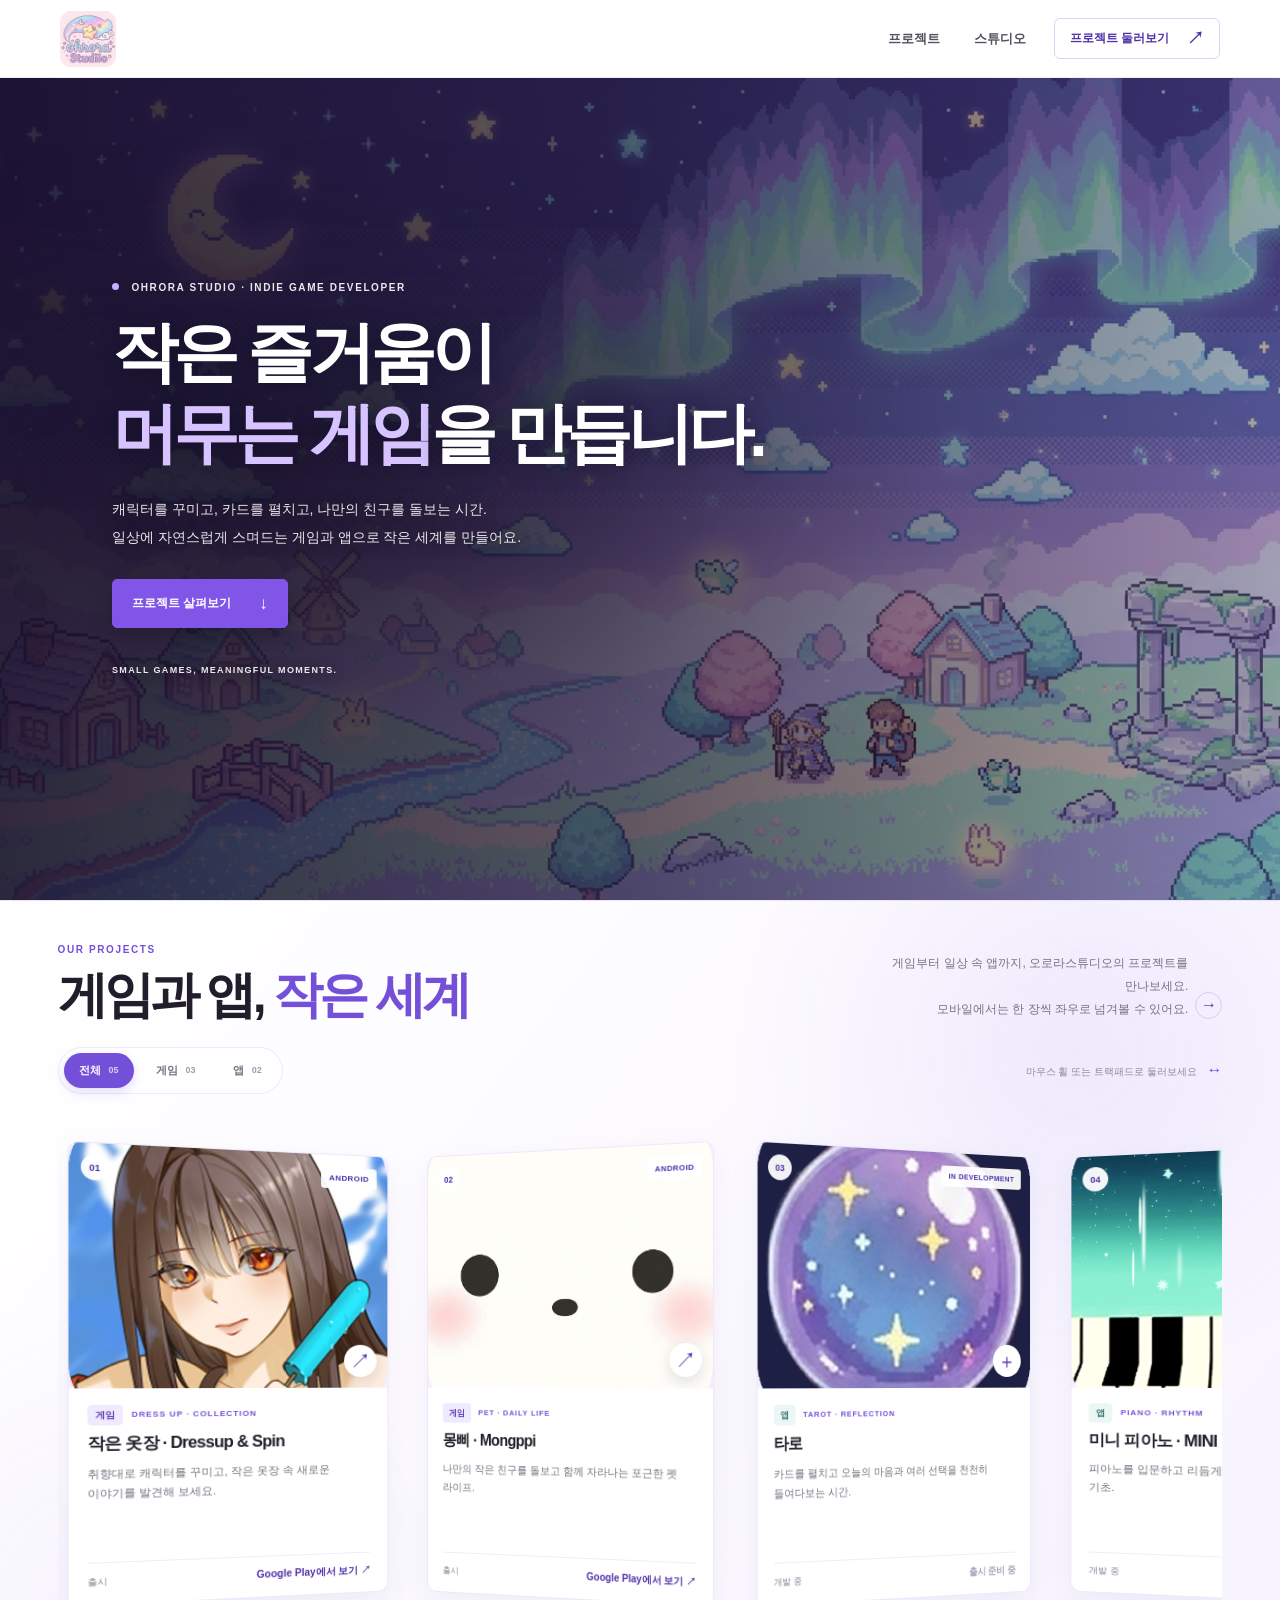
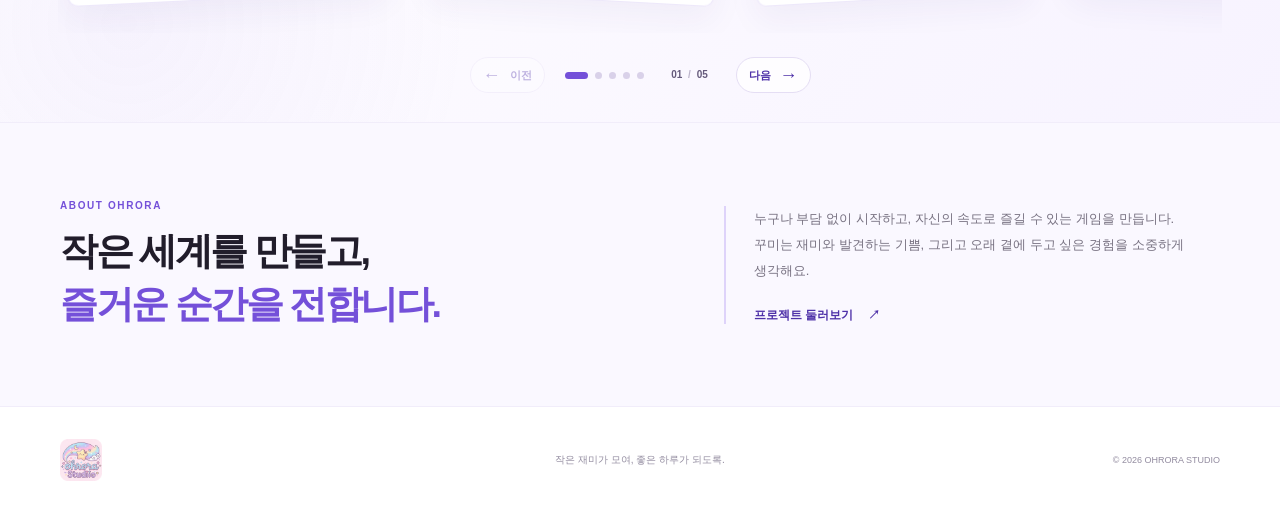
==== index.html @ 122cf5cb "Add files via upload" ====
<!doctype html>
<html lang="ko">
<head>
  <meta charset="utf-8">
  <meta name="viewport" content="width=device-width, initial-scale=1">
  <meta name="theme-color" content="#ffffff">
  <meta name="description" content="오로라스튜디오 — 작지만 오래 기억에 남는 모바일 게임과 앱을 만듭니다.">
  <title>오로라스튜디오 | OHRORA STUDIO</title>
  <link rel="icon" href="assets/images/logo.png" type="image/png">
  <link rel="stylesheet" href="styles.css">
  <script src="games.js" defer></script>
  <script src="site.js" defer></script>
</head>
<body>
  <header class="site-header">
    <a class="brand" href="#top" aria-label="오로라스튜디오 홈">
      <img class="brand-logo" src="assets/images/logo.png" alt="오로라스튜디오 로고">
    </a>
    <nav class="main-nav" aria-label="메인 메뉴">
      <a href="#games">프로젝트</a>
      <a href="#studio">스튜디오</a>
    </nav>

    <a class="header-cta" href="#games">프로젝트 둘러보기 <span aria-hidden="true">↗</span></a>
  </header>

  <main id="top">
    <section class="hero page-shell" aria-labelledby="hero-title">
      <div class="hero-copy">
        <p class="eyebrow"><span class="eyebrow-dot"></span> OHRORA STUDIO · INDIE GAME DEVELOPER</p>
        <h1 id="hero-title">작은 즐거움이<br><span>머무는 게임</span>을 만듭니다.</h1>
        <p class="hero-description">캐릭터를 꾸미고, 카드를 펼치고, 나만의 친구를 돌보는 시간.<br class="desktop-only"> 일상에 자연스럽게 스며드는 게임과 앱으로 작은 세계를 만들어요.</p>
        <a class="primary-button" href="#games">프로젝트 살펴보기 <span aria-hidden="true">↓</span></a>
        <p class="hero-caption">SMALL GAMES, MEANINGFUL MOMENTS.</p>
      </div>
      <div class="hero-visual" aria-label="오로라스튜디오 로고">
        <img class="hero-logo" src="assets/images/logo.png" alt="오로라스튜디오 로고">
      </div>
    </section>

    <section class="games-section page-shell" id="games" aria-labelledby="games-title">
      <div class="section-heading reveal-up">
        <div>
          <p class="eyebrow">OUR PROJECTS</p>
          <h2 id="games-title">게임과 앱, <span>작은 세계</span></h2>
        </div>
        <p class="section-intro">게임부터 일상 속 앱까지, 오로라스튜디오의 프로젝트를 만나보세요.<br>모바일에서는 한 장씩 좌우로 넘겨볼 수 있어요.</p>
      </div>

      <div class="project-toolbar reveal-up">
        <div class="project-filters" role="group" aria-label="프로젝트 종류 필터">
          <button class="filter-button is-active" type="button" data-filter="all" aria-pressed="true">전체 <span data-filter-count="all">05</span></button>
          <button class="filter-button" type="button" data-filter="game" aria-pressed="false">게임 <span data-filter-count="game">03</span></button>
          <button class="filter-button" type="button" data-filter="app" aria-pressed="false">앱 <span data-filter-count="app">02</span></button>
        </div>
        <p class="project-hint" id="project-hint">마우스 휠 또는 트랙패드로 둘러보세요 <span aria-hidden="true">↔</span></p>
      </div>

      <div class="game-grid" id="game-grid" aria-label="프로젝트 목록" aria-live="polite">
        <p class="loading-message">프로젝트 목록을 불러오는 중입니다…</p>
      </div>

      <div class="project-navigation reveal-up" aria-label="프로젝트 탐색">
        <button class="carousel-arrow" type="button" data-direction="prev" aria-label="이전 프로젝트" disabled><span aria-hidden="true">←</span><span class="arrow-word">이전</span></button>
        <div class="project-pagination" id="project-pagination" aria-label="프로젝트 페이지 선택"></div>
        <span class="project-count" id="project-count" aria-live="polite">01 <span>/</span> 05</span>
        <button class="carousel-arrow" type="button" data-direction="next" aria-label="다음 프로젝트"><span class="arrow-word">다음</span><span aria-hidden="true">→</span></button>
      </div>
    </section>

    <section class="studio-section" id="studio" aria-labelledby="studio-title">
      <div class="studio-inner page-shell">
        <div class="studio-heading">
          <p class="eyebrow">ABOUT OHRORA</p>
          <h2 id="studio-title">작은 세계를 만들고,<br><span>즐거운 순간을 전합니다.</span></h2>
        </div>
        <div class="studio-copy">
          <p>누구나 부담 없이 시작하고, 자신의 속도로 즐길 수 있는 게임을 만듭니다. 꾸미는 재미와 발견하는 기쁨, 그리고 오래 곁에 두고 싶은 경험을 소중하게 생각해요.</p>
          <a class="text-link" href="#games">프로젝트 둘러보기 <span aria-hidden="true">↗</span></a>
        </div>
      </div>
    </section>
  </main>

  <footer class="site-footer page-shell">
    <a class="brand footer-brand" href="#top" aria-label="오로라스튜디오 맨 위로">
      <img class="brand-logo" src="assets/images/logo.png" alt="오로라스튜디오 로고">
    </a>
    <p>작은 재미가 모여, 좋은 하루가 되도록.</p>
    <span class="copyright">© <span id="current-year"></span> OHRORA STUDIO</span>
  </footer>
</body>
</html>
---- styles.css ----
:root {
  --purple: #7450d9;
  --purple-dark: #4e31a8;
  --purple-soft: #f3efff;
  --purple-pale: #faf8ff;
  --ink: #211d2b;
  --muted: #777181;
  --line: #ebe7f2;
  --white: #ffffff;
  --display: "Manrope", "Arial", sans-serif;
  --body: "Pretendard", "Noto Sans KR", "Malgun Gothic", sans-serif;
}

* { box-sizing: border-box; }
html { scroll-behavior: smooth; scroll-padding-top: 86px; }
body { margin: 0; color: var(--ink); background: var(--white); font-family: var(--body); -webkit-font-smoothing: antialiased; }
a { color: inherit; text-decoration: none; }
img { max-width: 100%; }
::selection { color: var(--white); background: var(--purple); }

.page-shell { width: min(1160px, calc(100% - 64px)); margin-inline: auto; }

.site-header {
  position: sticky;
  top: 0;
  z-index: 20;
  height: 78px;
  display: flex;
  align-items: center;
  justify-content: space-between;
  gap: 28px;
  padding-inline: max(32px, calc((100vw - 1160px) / 2));
  background: rgba(255, 255, 255, .94);
  border-bottom: 1px solid rgba(50, 37, 78, .08);
  backdrop-filter: blur(14px);
}

.brand { display: inline-flex; align-items: center; min-width: 0; flex: 0 1 auto; }
.brand-logo { display: block; width: auto; height: auto; max-width: 160px; max-height: 56px; object-fit: contain; flex: 0 1 auto; }
.main-nav { display: flex; align-items: center; gap: 34px; margin-left: auto; }
.main-nav a { color: #565061; font-size: 13px; font-weight: 600; transition: color .2s ease; }
.main-nav a:hover { color: var(--purple); }
.header-cta { display: inline-flex; align-items: center; gap: 18px; padding: 11px 15px; color: var(--purple-dark); border: 1px solid #dcd3f4; border-radius: 6px; font-size: 12px; font-weight: 700; transition: background .2s, color .2s, border-color .2s; white-space: nowrap; }
.header-cta:hover { color: var(--white); background: var(--purple); border-color: var(--purple); }
.header-cta span, .primary-button span { font-size: 17px; line-height: 1; }

/* 메인 히어로 */
.hero {
  width: 100%;
  max-width: none;
  min-height: calc(100vh - 78px);
  min-height: calc(100svh - 78px);
  margin: 0;
  padding: 64px max(32px, calc((100vw - 1160px) / 2)) 84px;
  display: grid;
  grid-template-columns: minmax(0, 1fr);
  align-content: center;
  justify-items: start;
  gap: 0;
  position: relative;
  isolation: isolate;
  overflow: hidden;
  background-color: #211432;
}

.hero::before {
  content: "";
  position: absolute;
  inset: 0;
  width: 100%;
  height: 100%;
  min-width: 100%;
  min-height: 100%;
  z-index: -2;
  background-color: #211432;
  background-image: url("/assets/images/MainBackground.jpg");
  background-position: center center;
  background-size: cover;
  background-repeat: no-repeat;
}

.hero::after {
  content: "";
  position: absolute;
  inset: 0;
  z-index: -1;
  pointer-events: none;
  background: linear-gradient(
    90deg,
    rgba(23, 13, 39, 0.88) 0%,
    rgba(23, 13, 39, 0.68) 48%,
    rgba(23, 13, 39, 0.34) 100%
  );
}

.hero-copy {
  width: min(760px, 100%);
  padding: clamp(26px, 4.5vw, 52px);
  position: relative;
  z-index: 1;
  background: transparent;
  border: 0;
  border-radius: 0;
  box-shadow: none;
  -webkit-backdrop-filter: none;
  backdrop-filter: none;
}

.hero-copy::before {
  content: "";
  position: absolute;
  inset: -10% -12%;
  z-index: -1;
  pointer-events: none;
  background: radial-gradient(
    ellipse at 35% 48%,
    rgba(14, 7, 27, 0.52) 0%,
    rgba(14, 7, 27, 0.28) 34%,
    rgba(14, 7, 27, 0.08) 57%,
    rgba(14, 7, 27, 0) 74%
  );
  filter: blur(24px);
}

.eyebrow { margin: 0 0 17px; color: var(--purple); font: 800 10px/1.5 var(--display); letter-spacing: .16em; }
.eyebrow-dot { display: inline-block; width: 7px; height: 7px; margin-right: 8px; background: var(--purple); border-radius: 50%; vertical-align: 1px; }
h1, h2, h3, p { margin-top: 0; }
.hero .eyebrow, .hero .hero-description, .hero .hero-caption { color: rgba(255, 255, 255, 0.9); }
.hero .eyebrow-dot { background: #c8afff; }
.hero h1 { margin-bottom: 23px; color: #ffffff; font-size: clamp(42px, 5.2vw, 66px); font-weight: 750; letter-spacing: -.075em; line-height: 1.22; text-shadow: 0 2px 22px rgba(10, 4, 22, 0.42); }
.hero h1 span { color: #d6c3ff; }
.hero h1 span::after { display: none; }
.hero-description { margin-bottom: 28px; color: var(--muted); font-size: 14px; line-height: 1.95; word-break: keep-all; }
.hero .hero-description { text-shadow: 0 1px 15px rgba(10, 4, 22, 0.55); }
.primary-button { display: inline-flex; align-items: center; gap: 28px; padding: 15px 19px; color: var(--white); background: #8055e8; border: 1px solid #8055e8; border-radius: 5px; font-size: 12px; font-weight: 700; box-shadow: 0 8px 24px rgba(0, 0, 0, 0.24); transition: transform .2s, background .2s; }
.primary-button:hover { color: #ffffff; background: #6840c8; border-color: #6840c8; transform: translateY(-2px); }
.hero-caption { margin: 36px 0 0; color: #9a93a7; font: 700 9px/1.5 var(--display); letter-spacing: .15em; }
.hero .hero-caption { text-shadow: 0 1px 12px rgba(10, 4, 22, 0.5); }
.hero-visual { display: none; }
.hero-logo { display: block; width: auto; height: auto; max-width: min(320px, 100%); max-height: 320px; object-fit: contain; }
.desktop-only { display: initial; }

/* =========================================================
   게임 프로젝트: 풀스크린 가로 갤러리
   SuperTree의 프로젝트 소개 섹션에서 영감을 받은 넓은 배치
========================================================= */
.games-section {
  position: relative;
  isolation: isolate;
  display: flex;
  flex-direction: column;
  justify-content: center;
  gap: clamp(16px, 2.7vh, 28px);

  width: 100%;
  max-width: none;
  min-height: calc(100vh - 78px);
  min-height: calc(100svh - 78px);
  margin: 0;
  padding: clamp(34px, 4.5vh, 48px) clamp(24px, 4.5vw, 76px) clamp(26px, 3.2vh, 38px);
  overflow: hidden;

  border-top: 1px solid rgba(116, 80, 217, .11);
  background:
    radial-gradient(circle at 84% 18%, rgba(116, 80, 217, .085), transparent 27%),
    radial-gradient(circle at 10% 88%, rgba(165, 136, 235, .075), transparent 25%),
    linear-gradient(128deg, #ffffff 0%, #fcfaff 48%, #f7f3ff 100%);
}

.section-heading {
  display: flex;
  align-items: end;
  justify-content: space-between;
  gap: 28px;
  width: 100%;
  margin: 0;
  flex: 0 0 auto;
}

.section-heading .eyebrow { margin-bottom: 10px; }
.section-heading h2 {
  margin: 0;
  font-size: clamp(34px, 4vw, 50px);
  font-weight: 800;
  letter-spacing: -.075em;
  line-height: 1.12;
}
.section-heading h2 span { color: var(--purple); }
.section-intro {
  position: relative;
  max-width: 340px;
  margin: 0 0 2px;
  padding-right: 34px;
  color: var(--muted);
  font-size: 12px;
  line-height: 1.9;
  text-align: right;
}
.section-intro::after {
  content: "→";
  position: absolute;
  right: 0;
  bottom: 2px;
  display: grid;
  place-items: center;
  width: 25px;
  height: 25px;
  color: var(--purple-dark);
  border: 1px solid rgba(116, 80, 217, .22);
  border-radius: 50%;
  font: 16px/1 var(--display);
}

.project-toolbar {
  display: flex;
  align-items: center;
  justify-content: space-between;
  gap: 18px;
  width: 100%;
  flex: 0 0 auto;
}
.project-filters {
  display: inline-flex;
  align-items: center;
  gap: 7px;
  padding: 5px;
  border: 1px solid rgba(116, 80, 217, .12);
  border-radius: 999px;
  background: rgba(255, 255, 255, .76);
}
.filter-button {
  display: inline-flex;
  align-items: center;
  gap: 8px;
  min-height: 35px;
  padding: 0 15px;
  border: 0;
  border-radius: 999px;
  color: #746e82;
  background: transparent;
  font: 700 11px/1 var(--body);
  white-space: nowrap;
  cursor: pointer;
  transition: color .2s ease, background .2s ease, box-shadow .2s ease;
}
.filter-button span {
  color: #a49caf;
  font: 700 9px/1 var(--display);
  transition: color .2s ease;
}
.filter-button:hover { color: var(--purple-dark); }
.filter-button.is-active {
  color: #fff;
  background: var(--purple);
  box-shadow: 0 4px 12px rgba(116, 80, 217, .2);
}
.filter-button.is-active span { color: rgba(255,255,255,.72); }
.filter-button:focus-visible,
.carousel-arrow:focus-visible,
.pagination-dot:focus-visible {
  outline: 2px solid #9c7ce9;
  outline-offset: 3px;
}
.project-hint {
  margin: 0;
  color: #8d859d;
  font-size: 10px;
  line-height: 1.5;
  text-align: right;
}
.project-hint span { margin-left: 7px; color: var(--purple); font-size: 16px; }

/* 가로 프로젝트 레일: 스크롤은 가능하지만 스크롤바는 숨깁니다. */
.game-grid {
  display: flex;
  align-items: center;
  gap: clamp(18px, 2vw, 28px);
  flex: 1 1 auto;
  width: 100%;
  min-width: 0;
  min-height: 0;
  padding: 26px 22px 30px;
  overflow-x: auto;
  overflow-y: hidden;
  perspective: 1350px;
  scroll-snap-type: x proximity;
  scroll-padding-inline: 22px;
  overscroll-behavior-x: contain;
  -webkit-overflow-scrolling: touch;
  scrollbar-width: none;
  -ms-overflow-style: none;
}
.game-grid::-webkit-scrollbar {
  display: none;
  width: 0;
  height: 0;
}
.game-grid:focus-visible {
  outline: 2px solid #bba4f0;
  outline-offset: 3px;
}

/* 좁은 카드와 세로로 조금 더 여유 있는 이미지 비율로 시원한 갤러리 구성 */
.game-card {
  position: relative;
  flex: 0 0 clamp(250px, 24vw, 320px);
  height: clamp(370px, 50svh, 460px);
  min-width: 0;
  display: flex;
  flex-direction: column;
  overflow: hidden;
  background: rgba(255, 255, 255, .96);
  border: 1px solid rgba(116, 80, 217, .13);
  border-radius: 10px;
  box-shadow: 0 12px 34px rgba(63, 41, 119, .055);
  transform: rotateY(18deg);
  transform-origin: center center;
  transform-style: preserve-3d;
  scroll-snap-align: center;
  transition:
    transform .56s cubic-bezier(.2, .75, .25, 1),
    border-color .35s ease,
    box-shadow .35s ease;
}
.game-card:nth-child(even) {
  transform: rotateY(-18deg);
}
.game-card:hover,
.game-card:focus-within {
  z-index: 2;
  transform: rotateY(0deg) translateY(-5px) scale(1.025);
  border-color: rgba(116, 80, 217, .34);
  box-shadow: 0 22px 44px rgba(63, 41, 119, .15);
}

.game-cover-link {
  display: block;
  position: relative;
  flex: 0 0 auto;
  overflow: hidden;
  background: var(--purple-soft);
}
.game-cover {
  display: block;
  width: 100%;
  aspect-ratio: 1.28 / 1;
  object-fit: cover;
  transition: transform .55s cubic-bezier(.2, .75, .25, 1);
}
.game-card:hover .game-cover,
.game-card:focus-within .game-cover { transform: scale(1.045); }
.cover-topline {
  position: absolute;
  top: 11px;
  left: 11px;
  right: 11px;
  display: flex;
  justify-content: space-between;
  align-items: center;
  gap: 8px;
  pointer-events: none;
}
.game-number {
  display: grid;
  place-items: center;
  width: 25px;
  height: 25px;
  color: var(--purple-dark);
  background: rgba(255, 255, 255, .94);
  border-radius: 50%;
  font: 800 9px var(--display);
}
.platform-chip {
  padding: 6px 8px;
  color: var(--purple-dark);
  background: rgba(255, 255, 255, .94);
  border-radius: 3px;
  font: 700 8px var(--display);
  letter-spacing: .05em;
}
.cover-action {
  position: absolute;
  right: 11px;
  bottom: 11px;
  display: grid;
  place-items: center;
  width: 33px;
  height: 33px;
  color: var(--purple-dark);
  background: var(--white);
  border-radius: 50%;
  box-shadow: 0 5px 16px rgba(28, 18, 48, .13);
  font: 21px var(--display);
  transition: color .25s ease, background .25s ease, transform .25s ease;
}
.game-card:hover .cover-action,
.game-card:focus-within .cover-action {
  color: var(--white);
  background: var(--purple);
  transform: translate(1px, -1px);
}
.game-info {
  flex: 1 1 auto;
  display: flex;
  flex-direction: column;
  padding: 16px 17px 15px;
}
.game-meta-line {
  display: flex;
  align-items: center;
  gap: 8px;
  min-width: 0;
  margin-bottom: 7px;
}
.project-type-tag {
  flex: 0 0 auto;
  display: inline-flex;
  align-items: center;
  min-height: 20px;
  padding: 0 7px;
  border-radius: 4px;
  color: #6040b7;
  background: #f0eaff;
  font-size: 9px;
  font-weight: 800;
  line-height: 1;
}
.project-type-tag.app { color: #427b75; background: #eaf7f4; }
.game-kicker {
  min-width: 0;
  overflow: hidden;
  margin: 0;
  color: var(--purple);
  font: 800 8px/1.5 var(--display);
  letter-spacing: .11em;
  text-overflow: ellipsis;
  white-space: nowrap;
  text-transform: uppercase;
}
.game-info h3 {
  margin-bottom: 8px;
  font-size: 16px;
  line-height: 1.4;
  letter-spacing: -.045em;
}
.game-description {
  flex: 1 1 auto;
  min-height: 40px;
  margin-bottom: 14px;
  color: var(--muted);
  font-size: 11px;
  line-height: 1.75;
  word-break: keep-all;
}
.game-footer {
  display: flex;
  align-items: center;
  justify-content: space-between;
  gap: 8px;
  padding-top: 11px;
  border-top: 1px solid #f0edf5;
}
.game-platform { color: #888194; font-size: 9px; }
.game-cta { color: var(--purple-dark); font-size: 10px; font-weight: 800; white-space: nowrap; }
.game-cta:hover { color: var(--purple); }
.game-cta.muted { color: #aaa4b6; font-weight: 600; }
.loading-message { flex: 0 0 100%; padding: 30px 0; color: var(--muted); font-size: 13px; }

/* 프로젝트 슬라이더 이동 컨트롤 */
.project-navigation {
  display: flex;
  align-items: center;
  justify-content: center;
  gap: 20px;
  width: 100%;
  flex: 0 0 auto;
}
.carousel-arrow {
  display: inline-flex;
  align-items: center;
  justify-content: center;
  gap: 9px;
  min-width: 74px;
  min-height: 36px;
  padding: 0 12px;
  border: 1px solid #e5def4;
  border-radius: 999px;
  color: var(--purple-dark);
  background: rgba(255,255,255,.82);
  font: 700 11px/1 var(--body);
  cursor: pointer;
  transition: border-color .2s ease, background .2s ease, color .2s ease, opacity .2s ease;
}
.carousel-arrow > span[aria-hidden="true"] { font: 18px/1 var(--display); }
.carousel-arrow:hover:not(:disabled) { color: #fff; border-color: var(--purple); background: var(--purple); }
.carousel-arrow:disabled { opacity: .35; cursor: default; }
.project-pagination { display: flex; align-items: center; justify-content: center; gap: 7px; }
.pagination-dot {
  display: block;
  width: 7px;
  height: 7px;
  padding: 0;
  border: 0;
  border-radius: 999px;
  background: #d9d1e9;
  cursor: pointer;
  transition: width .25s ease, background .25s ease;
}
.pagination-dot[aria-current="true"] { width: 23px; background: var(--purple); }
.project-count {
  min-width: 52px;
  color: #655a7b;
  font: 800 10px/1 var(--display);
  text-align: center;
  font-variant-numeric: tabular-nums;
}
.project-count span { padding-inline: 3px; color: #bbb3ca; }

/* 스크롤 진입 시 아래에서 위로 부드럽게 등장 */
.reveal-up:not(.game-card) {
  opacity: 0;
  translate: 0 34px;
  transition: opacity .72s ease, translate .72s cubic-bezier(.2,.75,.25,1);
}
.reveal-up:not(.game-card).is-visible { opacity: 1; translate: 0 0; }
.game-card.reveal-up {
  opacity: 0;
  translate: 0 42px;
  transition:
    opacity .72s ease var(--reveal-delay, 0ms),
    translate .72s cubic-bezier(.2,.75,.25,1) var(--reveal-delay, 0ms),
    transform .56s cubic-bezier(.2,.75,.25,1),
    border-color .35s ease,
    box-shadow .35s ease;
}
.game-card.reveal-up.is-visible { opacity: 1; translate: 0 0; }

/* 스튜디오 소개 */
.studio-section { padding: 75px 0; background: var(--purple-pale); border-top: 1px solid #f1edfa; border-bottom: 1px solid #f1edfa; }
.studio-inner { display: grid; grid-template-columns: 1fr .85fr; align-items: center; gap: 80px; }
.studio-heading .eyebrow { margin-bottom: 12px; }
.studio-heading h2 { margin: 0; font-size: clamp(28px, 3.3vw, 38px); line-height: 1.4; font-weight: 750; letter-spacing: -.065em; }
.studio-heading h2 span { color: var(--purple); }
.studio-copy { padding-left: 28px; border-left: 2px solid #ded3fa; }
.studio-copy p { max-width: 440px; margin-bottom: 21px; color: var(--muted); font-size: 13px; line-height: 2; word-break: keep-all; }
.text-link { display: inline-flex; align-items: center; gap: 15px; color: var(--purple-dark); font-size: 12px; font-weight: 800; }
.text-link:hover { color: var(--purple); }

/* 푸터 */
.site-footer { min-height: 105px; display: grid; grid-template-columns: 1fr 1fr 1fr; align-items: center; gap: 20px; }
.footer-brand .brand-logo { max-width: 120px; max-height: 42px; }
.site-footer > p { margin: 0; color: #928b9f; text-align: center; font-size: 10px; }
.copyright { color: #928b9f; text-align: right; font: 500 9px var(--display); }

@media (max-width: 900px) {
  .site-header { padding-inline: 22px; }
  .hero { padding-left: 22px; padding-right: 22px; grid-template-columns: minmax(0, 1fr); }
  .hero-visual { min-height: 320px; }
  .hero-logo { max-width: min(280px, 100%); max-height: 280px; }
  .games-section { padding-inline: 22px; }
  .section-heading h2 { font-size: clamp(32px, 4.5vw, 44px); }
  .game-card { flex-basis: clamp(235px, 29vw, 270px); height: clamp(390px, 52svh, 450px); }
  .studio-inner { gap: 42px; }
}

@media (max-width: 600px) {
  html { scroll-padding-top: 70px; }
  .site-header { height: 68px; padding-inline: 18px; gap: 12px; }
  .brand-logo { max-width: 130px; max-height: 46px; }
  .main-nav { gap: 14px; }
  .main-nav a { font-size: 11px; }
  .header-cta { display: none; }
  .hero {
    min-height: calc(100vh - 68px);
    min-height: calc(100svh - 68px);
    padding: 36px 18px 64px;
    grid-template-columns: minmax(0, 1fr);
  }
  .hero-copy { padding: 27px 22px; }
  .hero h1 { font-size: clamp(34px, 9vw, 48px); }
  .hero-description { font-size: 12px; }
  .desktop-only { display: none; }
  .hero-caption { margin-top: 27px; font-size: 8px; }
  .hero::after {
    background: linear-gradient(
      180deg,
      rgba(23, 13, 39, 0.56) 0%,
      rgba(23, 13, 39, 0.78) 48%,
      rgba(23, 13, 39, 0.88) 100%
    );
  }
  .hero-copy::before { inset: -8% -10%; filter: blur(20px); }
  .footer-brand .brand-logo { max-width: 100px; max-height: 36px; }
  .games-section {
    min-height: 0;
    gap: 17px;
    padding: 34px 18px 30px;
    overflow: hidden;
  }
  .section-heading { align-items: start; flex-direction: column; gap: 12px; }
  .section-heading h2 { font-size: clamp(31px, 8vw, 39px); }
  .section-intro { max-width: none; padding-right: 31px; font-size: 11px; text-align: left; }
  .section-intro::after { bottom: 0; }
  .project-toolbar { align-items: flex-start; flex-direction: column; gap: 10px; }
  .project-filters { gap: 3px; max-width: 100%; }
  .filter-button { min-height: 34px; padding-inline: 13px; font-size: 11px; }
  .project-hint { font-size: 10px; text-align: left; }
  .game-grid {
    align-items: stretch;
    gap: 12px;
    padding: 12px 4px 14px;
    scroll-snap-type: x mandatory;
    scroll-padding-inline: 4px;
  }
  .game-card { flex: 0 0 100%; width: 100%; height: 420px; min-height: 420px; transform: none; border-radius: 12px; }
  .game-card:nth-child(even) { transform: none; }
  .game-card:hover,
  .game-card:focus-within { transform: none; }
  .game-cover { aspect-ratio: 1.28 / 1; }
  .game-info { padding: 15px 15px 14px; }
  .game-description { min-height: 0; margin-bottom: 13px; font-size: 11px; }
  .project-navigation { gap: 11px; justify-content: space-between; }
  .carousel-arrow { min-width: 42px; min-height: 38px; padding-inline: 10px; }
  .carousel-arrow .arrow-word { display: none; }
  .project-pagination { gap: 5px; }
  .pagination-dot { width: 6px; height: 6px; }
  .pagination-dot[aria-current="true"] { width: 19px; }
  .project-count { min-width: 43px; font-size: 9px; }
  .project-navigation .project-count { margin-inline: 2px; }
  .studio-section { padding: 55px 0; }
  .studio-inner { grid-template-columns: 1fr; gap: 25px; }
  .studio-heading h2 { font-size: 29px; }
  .studio-copy { padding-left: 18px; }
  .site-footer { min-height: unset; padding-block: 24px; grid-template-columns: 1fr auto; gap: 12px; }
  .site-footer > p { display: none; }
  .copyright { font-size: 8px; }
}

/* 터치 기기에서도 카드 기울기와 가로 스와이프를 유지 */
@media (hover: none) {
  .game-card:hover .game-cover,
  .game-card:focus-within .game-cover { transform: none; }
}

@media (max-width: 380px) {
  .site-header { padding-inline: 13px; }
  .brand-logo { max-width: 112px; }
  .main-nav { gap: 10px; }
  .main-nav a { font-size: 10px; }
  .games-section { padding-inline: 13px; }
  .game-card { height: 410px; min-height: 410px; }
  .game-info h3 { font-size: 15px; }
  .project-filters { width: 100%; justify-content: space-between; }
  .filter-button { gap: 5px; padding-inline: 10px; }
}

/* 사용자가 움직임 줄이기를 요청한 경우 애니메이션을 최소화 */
@media (prefers-reduced-motion: reduce) {
  .reveal-up:not(.game-card),
  .game-card.reveal-up { opacity: 1; translate: none; }
  *, *::before, *::after {
    scroll-behavior: auto !important;
    transition-duration: .01ms !important;
    animation-duration: .01ms !important;
  }
}

@media (prefers-reduced-motion: no-preference) {
  html { scroll-behavior: smooth; }
}
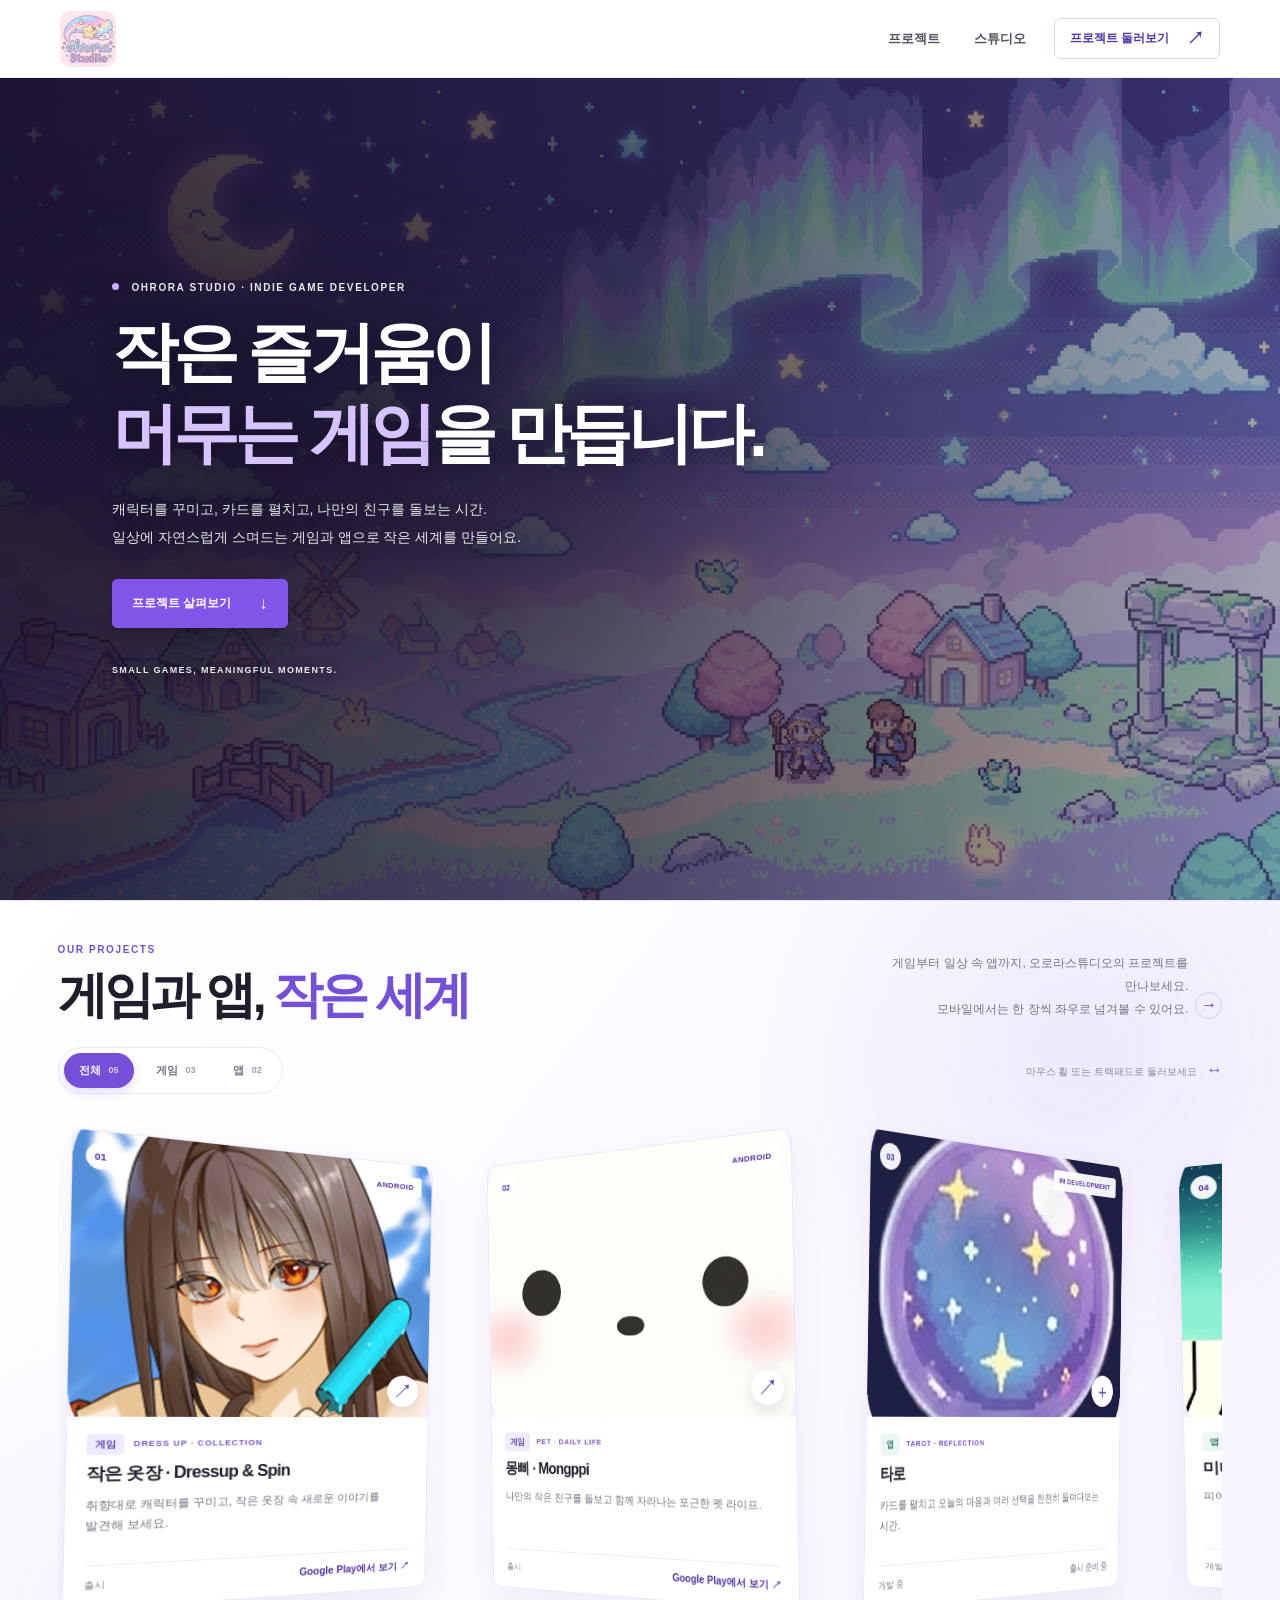
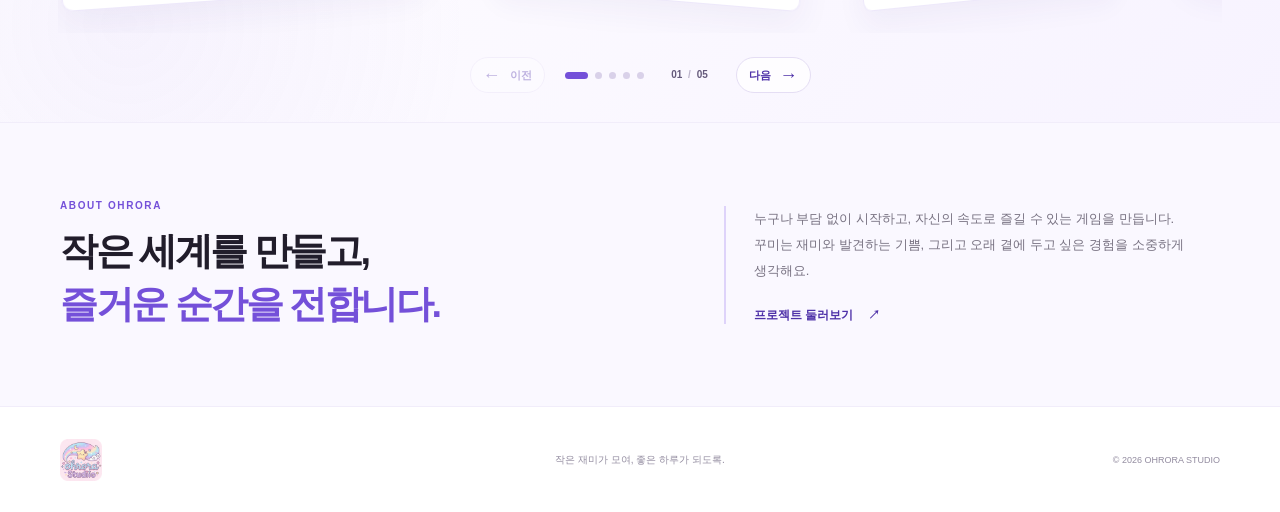
==== commit aa0a9739: "Add files via upload" ====
--- a/index.html
+++ b/index.html
@@ -38,8 +38,9 @@
       </div>
     </section>
 
+    <div class="projects-rise-trigger" aria-hidden="true"></div>
     <section class="games-section page-shell" id="games" aria-labelledby="games-title">
-      <div class="section-heading reveal-up">
+      <div class="section-heading">
         <div>
           <p class="eyebrow">OUR PROJECTS</p>
           <h2 id="games-title">게임과 앱, <span>작은 세계</span></h2>
@@ -47,7 +48,7 @@
         <p class="section-intro">게임부터 일상 속 앱까지, 오로라스튜디오의 프로젝트를 만나보세요.<br>모바일에서는 한 장씩 좌우로 넘겨볼 수 있어요.</p>
       </div>
 
-      <div class="project-toolbar reveal-up">
+      <div class="project-toolbar">
         <div class="project-filters" role="group" aria-label="프로젝트 종류 필터">
           <button class="filter-button is-active" type="button" data-filter="all" aria-pressed="true">전체 <span data-filter-count="all">05</span></button>
           <button class="filter-button" type="button" data-filter="game" aria-pressed="false">게임 <span data-filter-count="game">03</span></button>
@@ -60,7 +61,7 @@
         <p class="loading-message">프로젝트 목록을 불러오는 중입니다…</p>
       </div>
 
-      <div class="project-navigation reveal-up" aria-label="프로젝트 탐색">
+      <div class="project-navigation" aria-label="프로젝트 탐색">
         <button class="carousel-arrow" type="button" data-direction="prev" aria-label="이전 프로젝트" disabled><span aria-hidden="true">←</span><span class="arrow-word">이전</span></button>
         <div class="project-pagination" id="project-pagination" aria-label="프로젝트 페이지 선택"></div>
         <span class="project-count" id="project-count" aria-live="polite">01 <span>/</span> 05</span>
--- a/styles.css
+++ b/styles.css
@@ -140,6 +140,8 @@
 .hero-logo { display: block; width: auto; height: auto; max-width: min(320px, 100%); max-height: 320px; object-fit: contain; }
 .desktop-only { display: initial; }
 
+.projects-rise-trigger { height: 1px; margin-bottom: -1px; pointer-events: none; }
+
 /* =========================================================
    게임 프로젝트: 풀스크린 가로 갤러리
    SuperTree의 프로젝트 소개 섹션에서 영감을 받은 넓은 배치
@@ -279,12 +281,12 @@
   width: 100%;
   min-width: 0;
   min-height: 0;
-  padding: 26px 22px 30px;
+  padding: 28px 30px 34px;
   overflow-x: auto;
   overflow-y: hidden;
-  perspective: 1350px;
+  perspective: 1120px;
   scroll-snap-type: x proximity;
-  scroll-padding-inline: 22px;
+  scroll-padding-inline: 30px;
   overscroll-behavior-x: contain;
   -webkit-overflow-scrolling: touch;
   scrollbar-width: none;
@@ -303,7 +305,7 @@
 /* 좁은 카드와 세로로 조금 더 여유 있는 이미지 비율로 시원한 갤러리 구성 */
 .game-card {
   position: relative;
-  flex: 0 0 clamp(250px, 24vw, 320px);
+  flex: 0 0 clamp(270px, 27vw, 360px);
   height: clamp(370px, 50svh, 460px);
   min-width: 0;
   display: flex;
@@ -313,7 +315,7 @@
   border: 1px solid rgba(116, 80, 217, .13);
   border-radius: 10px;
   box-shadow: 0 12px 34px rgba(63, 41, 119, .055);
-  transform: rotateY(18deg);
+  transform: rotateY(28deg) rotateZ(1.1deg);
   transform-origin: center center;
   transform-style: preserve-3d;
   scroll-snap-align: center;
@@ -323,12 +325,12 @@
     box-shadow .35s ease;
 }
 .game-card:nth-child(even) {
-  transform: rotateY(-18deg);
+  transform: rotateY(-28deg) rotateZ(-1.1deg);
 }
 .game-card:hover,
 .game-card:focus-within {
   z-index: 2;
-  transform: rotateY(0deg) translateY(-5px) scale(1.025);
+  transform: rotateY(0deg) rotateZ(0deg) translateY(-6px) scale(1.025);
   border-color: rgba(116, 80, 217, .34);
   box-shadow: 0 22px 44px rgba(63, 41, 119, .15);
 }
@@ -516,24 +518,16 @@
 }
 .project-count span { padding-inline: 3px; color: #bbb3ca; }
 
-/* 스크롤 진입 시 아래에서 위로 부드럽게 등장 */
-.reveal-up:not(.game-card) {
-  opacity: 0;
-  translate: 0 34px;
-  transition: opacity .72s ease, translate .72s cubic-bezier(.2,.75,.25,1);
-}
-.reveal-up:not(.game-card).is-visible { opacity: 1; translate: 0 0; }
-.game-card.reveal-up {
-  opacity: 0;
-  translate: 0 42px;
-  transition:
-    opacity .72s ease var(--reveal-delay, 0ms),
-    translate .72s cubic-bezier(.2,.75,.25,1) var(--reveal-delay, 0ms),
-    transform .56s cubic-bezier(.2,.75,.25,1),
-    border-color .35s ease,
-    box-shadow .35s ease;
-}
-.game-card.reveal-up.is-visible { opacity: 1; translate: 0 0; }
+/* OUR PROJECTS 섹션 전체가 아래에서 위로 자연스럽게 들어옵니다.
+   opacity를 0으로 떨어뜨리지 않아 새로고침처럼 번쩍이는 느낌을 막습니다. */
+@keyframes project-section-rise {
+  from { transform: translate3d(0, 58px, 0); }
+  to { transform: translate3d(0, 0, 0); }
+}
+.games-section.is-rising {
+  animation: project-section-rise 1.18s cubic-bezier(.18,.72,.22,1) both;
+  will-change: transform;
+}
 
 /* 스튜디오 소개 */
 .studio-section { padding: 75px 0; background: var(--purple-pale); border-top: 1px solid #f1edfa; border-bottom: 1px solid #f1edfa; }
@@ -656,8 +650,7 @@
 
 /* 사용자가 움직임 줄이기를 요청한 경우 애니메이션을 최소화 */
 @media (prefers-reduced-motion: reduce) {
-  .reveal-up:not(.game-card),
-  .game-card.reveal-up { opacity: 1; translate: none; }
+  .games-section.is-rising { animation: none !important; transform: none !important; }
   *, *::before, *::after {
     scroll-behavior: auto !important;
     transition-duration: .01ms !important;
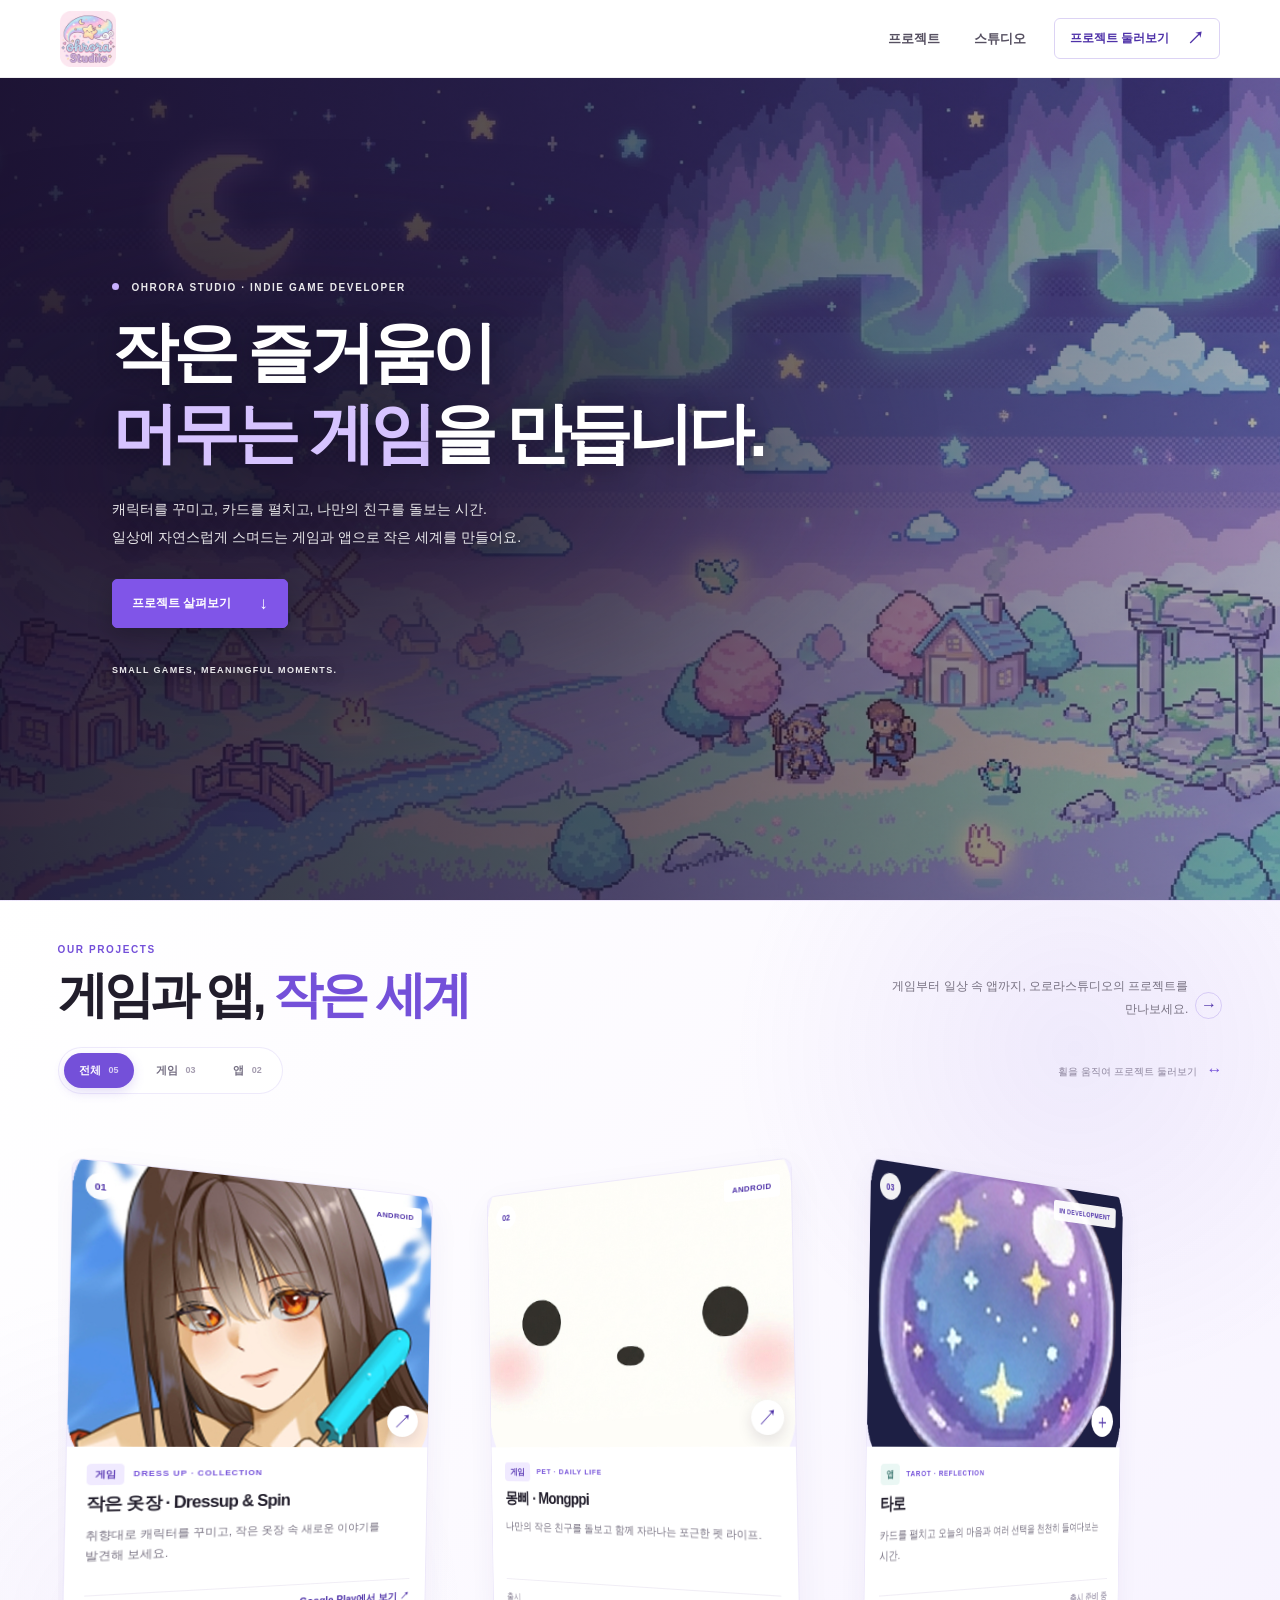
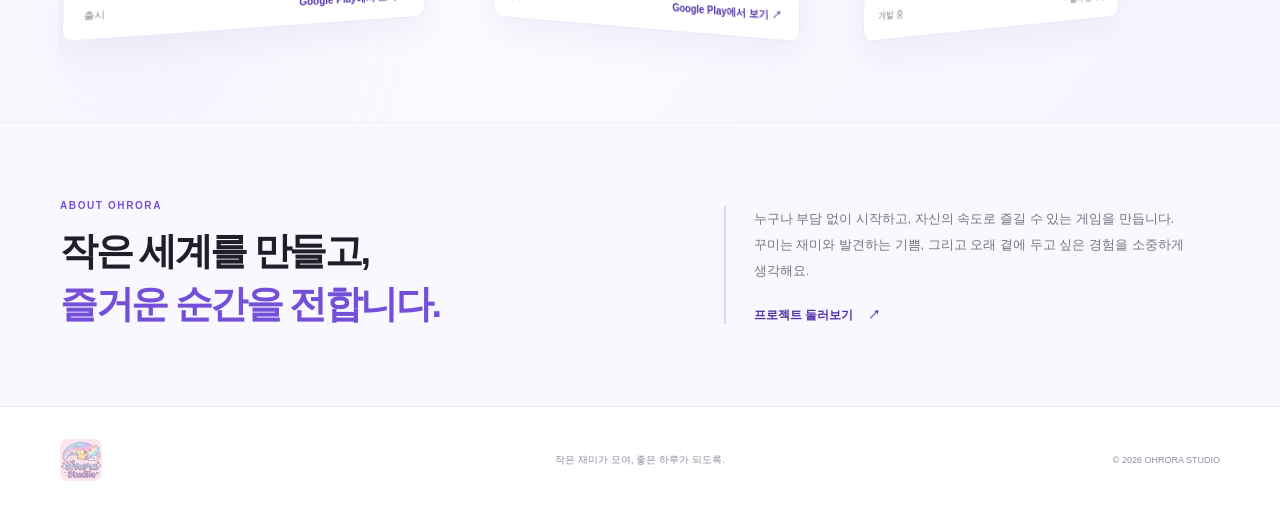
==== commit 327bbb68: "Add files via upload" ====
--- a/index.html
+++ b/index.html
@@ -7,9 +7,9 @@
   <meta name="description" content="오로라스튜디오 — 작지만 오래 기억에 남는 모바일 게임과 앱을 만듭니다.">
   <title>오로라스튜디오 | OHRORA STUDIO</title>
   <link rel="icon" href="assets/images/logo.png" type="image/png">
-  <link rel="stylesheet" href="styles.css">
-  <script src="games.js" defer></script>
-  <script src="site.js" defer></script>
+  <link rel="stylesheet" href="styles.css?v=20261020-card-reveal">
+  <script src="games.js?v=20261020-card-reveal" defer></script>
+  <script src="site.js?v=20261020-card-reveal" defer></script>
 </head>
 <body>
   <header class="site-header">
@@ -38,14 +38,13 @@
       </div>
     </section>
 
-    <div class="projects-rise-trigger" aria-hidden="true"></div>
     <section class="games-section page-shell" id="games" aria-labelledby="games-title">
       <div class="section-heading">
         <div>
           <p class="eyebrow">OUR PROJECTS</p>
           <h2 id="games-title">게임과 앱, <span>작은 세계</span></h2>
         </div>
-        <p class="section-intro">게임부터 일상 속 앱까지, 오로라스튜디오의 프로젝트를 만나보세요.<br>모바일에서는 한 장씩 좌우로 넘겨볼 수 있어요.</p>
+        <p class="section-intro">게임부터 일상 속 앱까지, 오로라스튜디오의 프로젝트를 만나보세요.</p>
       </div>
 
       <div class="project-toolbar">
--- a/styles.css
+++ b/styles.css
@@ -285,7 +285,7 @@
   overflow-x: auto;
   overflow-y: hidden;
   perspective: 1120px;
-  scroll-snap-type: x proximity;
+  scroll-snap-type: none;
   scroll-padding-inline: 30px;
   overscroll-behavior-x: contain;
   -webkit-overflow-scrolling: touch;
@@ -315,22 +315,34 @@
   border: 1px solid rgba(116, 80, 217, .13);
   border-radius: 10px;
   box-shadow: 0 12px 34px rgba(63, 41, 119, .055);
-  transform: rotateY(28deg) rotateZ(1.1deg);
+  --card-rotate-y: 28deg;
+  --card-rotate-z: 1.1deg;
+  opacity: 1;
+  transform: rotateY(var(--card-rotate-y)) rotateZ(var(--card-rotate-z));
   transform-origin: center center;
   transform-style: preserve-3d;
   scroll-snap-align: center;
   transition:
-    transform .56s cubic-bezier(.2, .75, .25, 1),
+    opacity .68s ease var(--reveal-delay, 0ms),
+    transform .82s cubic-bezier(.18, .72, .22, 1) var(--reveal-delay, 0ms),
     border-color .35s ease,
     box-shadow .35s ease;
 }
 .game-card:nth-child(even) {
-  transform: rotateY(-28deg) rotateZ(-1.1deg);
+  --card-rotate-y: -28deg;
+  --card-rotate-z: -1.1deg;
+}
+
+/* 스크롤 진입 시 개별 카드만 아래에서 위로 등장합니다. */
+body.project-card-reveal-ready .game-card:not(.is-in-view) {
+  opacity: 0;
+  transform: translate3d(0, 58px, 0) rotateY(var(--card-rotate-y)) rotateZ(var(--card-rotate-z));
 }
 .game-card:hover,
 .game-card:focus-within {
   z-index: 2;
   transform: rotateY(0deg) rotateZ(0deg) translateY(-6px) scale(1.025);
+  transition-delay: 0ms;
   border-color: rgba(116, 80, 217, .34);
   box-shadow: 0 22px 44px rgba(63, 41, 119, .15);
 }
@@ -470,7 +482,7 @@
 
 /* 프로젝트 슬라이더 이동 컨트롤 */
 .project-navigation {
-  display: flex;
+  display: none;
   align-items: center;
   justify-content: center;
   gap: 20px;
@@ -517,17 +529,6 @@
   font-variant-numeric: tabular-nums;
 }
 .project-count span { padding-inline: 3px; color: #bbb3ca; }
-
-/* OUR PROJECTS 섹션 전체가 아래에서 위로 자연스럽게 들어옵니다.
-   opacity를 0으로 떨어뜨리지 않아 새로고침처럼 번쩍이는 느낌을 막습니다. */
-@keyframes project-section-rise {
-  from { transform: translate3d(0, 58px, 0); }
-  to { transform: translate3d(0, 0, 0); }
-}
-.games-section.is-rising {
-  animation: project-section-rise 1.18s cubic-bezier(.18,.72,.22,1) both;
-  will-change: transform;
-}
 
 /* 스튜디오 소개 */
 .studio-section { padding: 75px 0; background: var(--purple-pale); border-top: 1px solid #f1edfa; border-bottom: 1px solid #f1edfa; }
@@ -598,7 +599,7 @@
   .project-toolbar { align-items: flex-start; flex-direction: column; gap: 10px; }
   .project-filters { gap: 3px; max-width: 100%; }
   .filter-button { min-height: 34px; padding-inline: 13px; font-size: 11px; }
-  .project-hint { font-size: 10px; text-align: left; }
+  .project-hint { display: none; }
   .game-grid {
     align-items: stretch;
     gap: 12px;
@@ -606,14 +607,13 @@
     scroll-snap-type: x mandatory;
     scroll-padding-inline: 4px;
   }
-  .game-card { flex: 0 0 100%; width: 100%; height: 420px; min-height: 420px; transform: none; border-radius: 12px; }
-  .game-card:nth-child(even) { transform: none; }
+  .game-card { --card-rotate-y: 0deg; --card-rotate-z: 0deg; flex: 0 0 calc(100% - 8px); width: calc(100% - 8px); height: 420px; min-height: 420px; transform: none; border-radius: 12px; }
   .game-card:hover,
   .game-card:focus-within { transform: none; }
   .game-cover { aspect-ratio: 1.28 / 1; }
   .game-info { padding: 15px 15px 14px; }
   .game-description { min-height: 0; margin-bottom: 13px; font-size: 11px; }
-  .project-navigation { gap: 11px; justify-content: space-between; }
+  .project-navigation { display: flex; gap: 11px; justify-content: space-between; }
   .carousel-arrow { min-width: 42px; min-height: 38px; padding-inline: 10px; }
   .carousel-arrow .arrow-word { display: none; }
   .project-pagination { gap: 5px; }
@@ -650,7 +650,7 @@
 
 /* 사용자가 움직임 줄이기를 요청한 경우 애니메이션을 최소화 */
 @media (prefers-reduced-motion: reduce) {
-  .games-section.is-rising { animation: none !important; transform: none !important; }
+  body.project-card-reveal-ready .game-card:not(.is-in-view) { opacity: 1 !important; transform: none !important; }
   *, *::before, *::after {
     scroll-behavior: auto !important;
     transition-duration: .01ms !important;
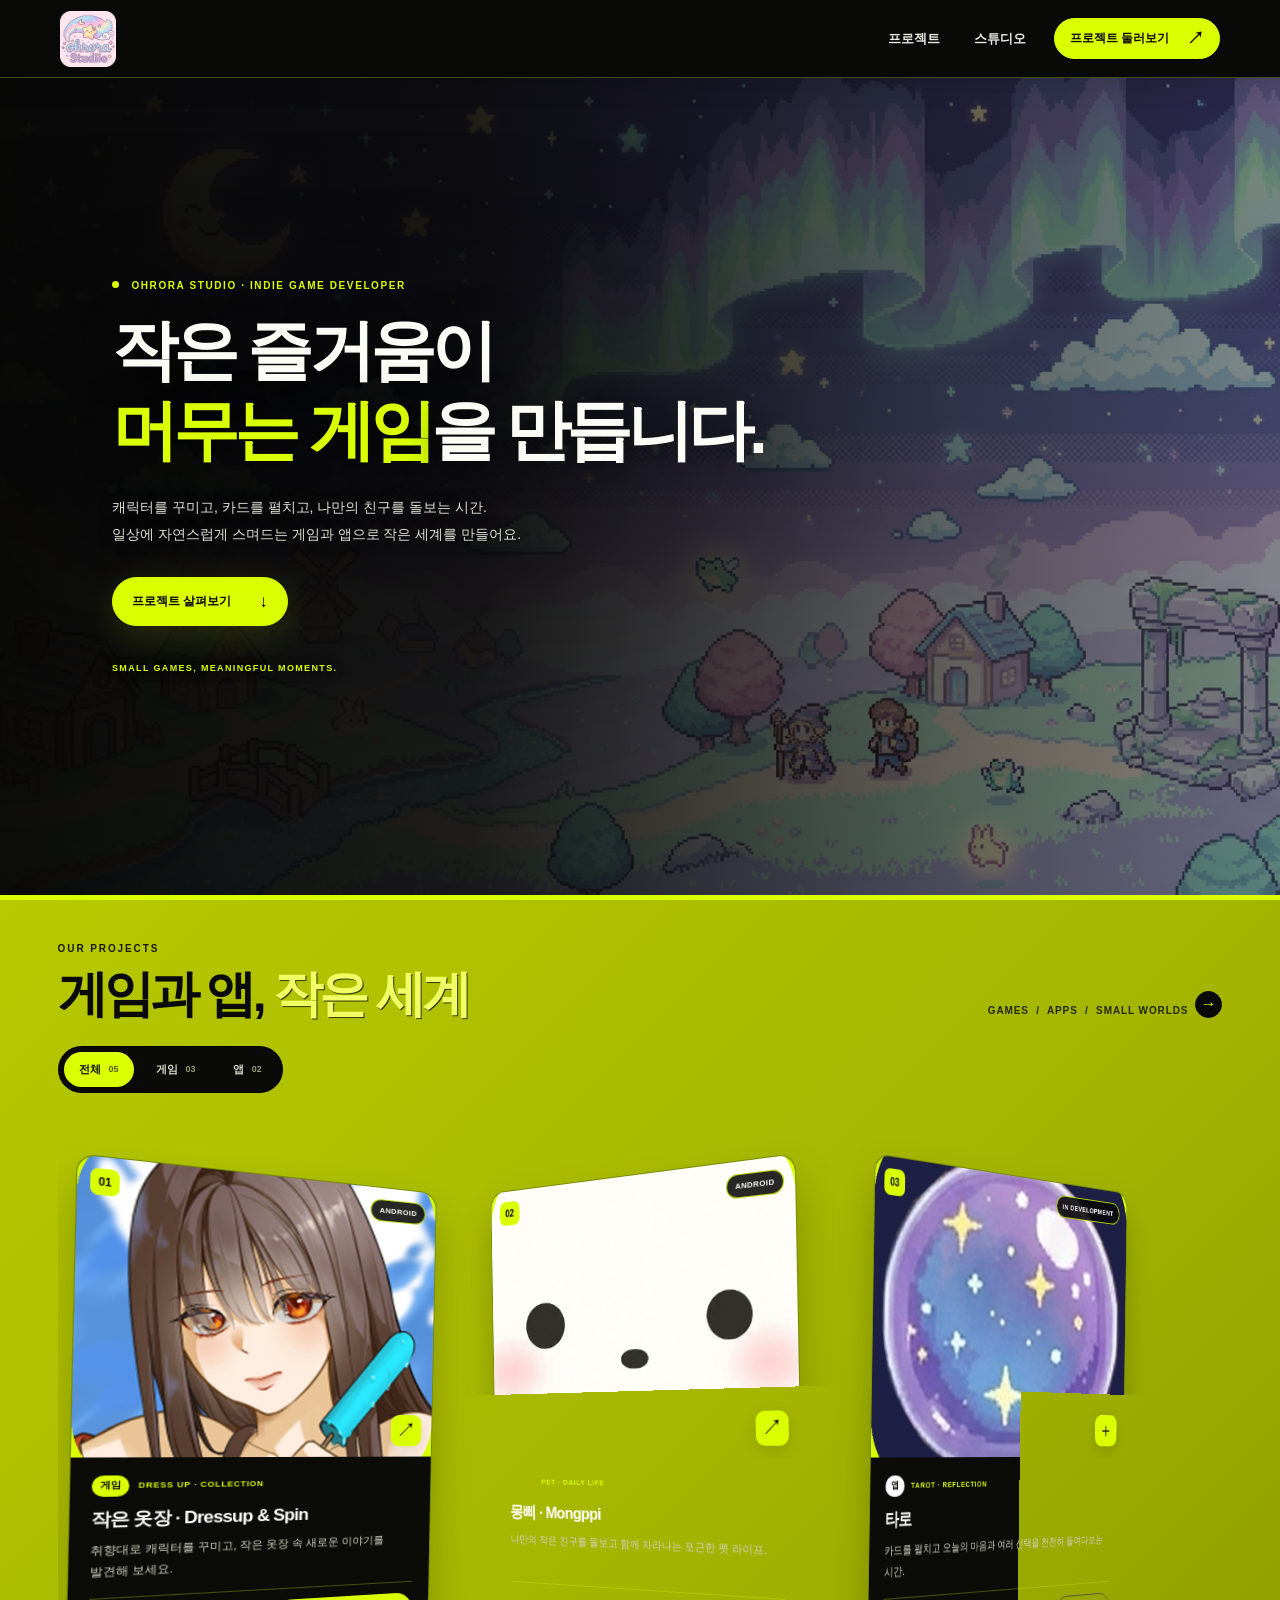
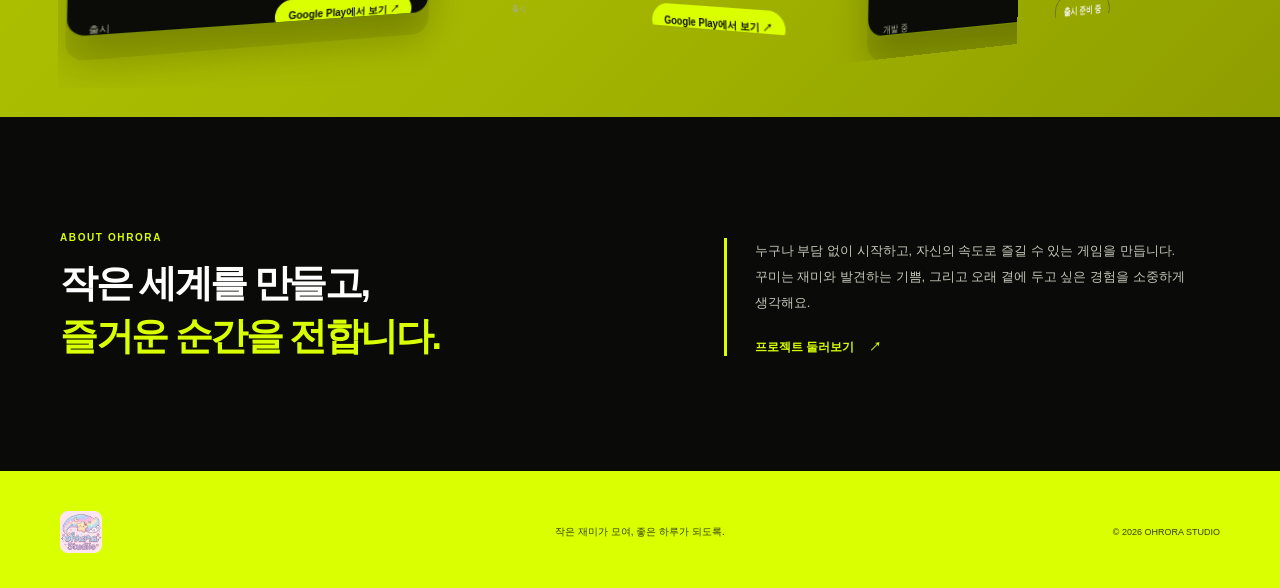
==== commit 4ffa2ab6: "Add files via upload" ====
--- a/index.html
+++ b/index.html
@@ -3,13 +3,13 @@
 <head>
   <meta charset="utf-8">
   <meta name="viewport" content="width=device-width, initial-scale=1">
-  <meta name="theme-color" content="#ffffff">
+  <meta name="theme-color" content="#0a0a08">
   <meta name="description" content="오로라스튜디오 — 작지만 오래 기억에 남는 모바일 게임과 앱을 만듭니다.">
   <title>오로라스튜디오 | OHRORA STUDIO</title>
   <link rel="icon" href="assets/images/logo.png" type="image/png">
-  <link rel="stylesheet" href="styles.css?v=20261020-card-reveal">
-  <script src="games.js?v=20261020-card-reveal" defer></script>
-  <script src="site.js?v=20261020-card-reveal" defer></script>
+  <link rel="stylesheet" href="styles.css?v=20261020-lime-contrast">
+  <script src="games.js?v=20261020-lime-contrast" defer></script>
+  <script src="site.js?v=20261020-lime-contrast" defer></script>
 </head>
 <body>
   <header class="site-header">
@@ -44,7 +44,7 @@
           <p class="eyebrow">OUR PROJECTS</p>
           <h2 id="games-title">게임과 앱, <span>작은 세계</span></h2>
         </div>
-        <p class="section-intro">게임부터 일상 속 앱까지, 오로라스튜디오의 프로젝트를 만나보세요.</p>
+        <p class="section-intro">GAMES&nbsp; / &nbsp;APPS&nbsp; / &nbsp;SMALL WORLDS</p>
       </div>
 
       <div class="project-toolbar">
@@ -53,7 +53,6 @@
           <button class="filter-button" type="button" data-filter="game" aria-pressed="false">게임 <span data-filter-count="game">03</span></button>
           <button class="filter-button" type="button" data-filter="app" aria-pressed="false">앱 <span data-filter-count="app">02</span></button>
         </div>
-        <p class="project-hint" id="project-hint">마우스 휠 또는 트랙패드로 둘러보세요 <span aria-hidden="true">↔</span></p>
       </div>
 
       <div class="game-grid" id="game-grid" aria-label="프로젝트 목록" aria-live="polite">
--- a/styles.css
+++ b/styles.css
@@ -661,3 +661,309 @@
 @media (prefers-reduced-motion: no-preference) {
   html { scroll-behavior: smooth; }
 }
+
+
+/* =========================================================
+   OHRORA STUDIO — high-contrast sections
+   Dark charcoal / electric lime, inspired by bold editorial portfolios.
+========================================================= */
+:root {
+  --purple: #d9ff00;
+  --purple-dark: #101107;
+  --purple-soft: #e5ff4a;
+  --purple-pale: #0a0a08;
+  --ink: #10110a;
+  --muted: #b9bba9;
+  --line: rgba(10, 10, 8, .2);
+  --white: #ffffff;
+  --acid: #d9ff00;
+  --acid-olive: #adbf00;
+  --near-black: #0a0a08;
+  --display: "Manrope", "Arial", sans-serif;
+  --body: "Pretendard", "Noto Sans KR", "Malgun Gothic", sans-serif;
+}
+
+body { color: #f7f8f1; background: var(--near-black); }
+::selection { color: var(--near-black); background: var(--acid); }
+
+.site-header {
+  background: rgba(10, 10, 8, .96);
+  border-bottom: 1px solid rgba(217, 255, 0, .28);
+  box-shadow: 0 8px 24px rgba(0, 0, 0, .12);
+}
+.main-nav a { color: #e7e8de; }
+.main-nav a:hover, .main-nav a:focus-visible { color: var(--acid); }
+.header-cta {
+  color: var(--near-black);
+  background: var(--acid);
+  border-color: var(--acid);
+  border-radius: 999px;
+  font-weight: 850;
+}
+.header-cta:hover { color: var(--acid); background: var(--near-black); border-color: var(--acid); }
+
+.hero {
+  background: var(--near-black);
+  border-bottom: 5px solid var(--acid);
+}
+.hero::before {
+  filter: saturate(.8) brightness(.75);
+  transform: scale(1.015);
+}
+.hero::after {
+  background: linear-gradient(90deg,
+    rgba(7, 7, 5, .97) 0%,
+    rgba(7, 7, 5, .87) 37%,
+    rgba(7, 7, 5, .49) 74%,
+    rgba(7, 7, 5, .27) 100%);
+}
+.hero-copy::before {
+  background: radial-gradient(ellipse at 36% 45%, rgba(0, 0, 0, .44), rgba(0, 0, 0, 0) 72%);
+}
+.hero .eyebrow { color: var(--acid); }
+.hero .eyebrow-dot { background: var(--acid); }
+.hero h1 { color: #fbfcf5; text-shadow: 0 4px 36px rgba(0, 0, 0, .62); }
+.hero h1 span { color: var(--acid); }
+.hero .hero-description { color: #e0e2d4; }
+.primary-button {
+  color: var(--near-black);
+  background: var(--acid);
+  border-color: var(--acid);
+  border-radius: 999px;
+  box-shadow: 0 10px 34px rgba(217, 255, 0, .14);
+}
+.primary-button:hover { color: var(--acid); background: var(--near-black); border-color: var(--acid); }
+.hero-caption { color: var(--acid) !important; }
+
+/* The projects band is deliberately light and visually separated from its neighbours. */
+.games-section {
+  min-height: calc(100vh - 78px);
+  min-height: calc(100svh - 78px);
+  gap: clamp(16px, 2.6vh, 27px);
+  background: linear-gradient(135deg, #b7c900 0%, #a3b500 62%, #8f9e00 100%);
+  border-top: 0;
+  border-bottom: 5px solid var(--near-black);
+}
+.section-heading .eyebrow { color: #171906; font-weight: 900; letter-spacing: .19em; }
+.section-heading h2 { color: #0a0a08; }
+.section-heading h2 span { color: #f1ff64; text-shadow: 1px 1px 0 rgba(0, 0, 0, .72); }
+.section-intro { color: rgba(9, 10, 3, .82); font-size: 10px; font-weight: 850; letter-spacing: .09em; }
+.section-intro::after {
+  color: var(--acid);
+  background: var(--near-black);
+  border-color: var(--near-black);
+}
+.project-toolbar { margin-top: 1px; }
+.project-filters {
+  padding: 5px;
+  background: var(--near-black);
+  border: 1px solid rgba(0, 0, 0, .85);
+  border-radius: 999px;
+}
+.filter-button { color: #d7d9c8; }
+.filter-button span { color: #969b72; }
+.filter-button:hover { color: var(--acid); }
+.filter-button.is-active {
+  color: var(--near-black);
+  background: var(--acid);
+  box-shadow: 0 3px 0 rgba(255, 255, 255, .08) inset;
+}
+.filter-button.is-active span { color: rgba(10, 10, 8, .65); }
+.filter-button:focus-visible, .carousel-arrow:focus-visible, .pagination-dot:focus-visible {
+  outline-color: var(--near-black);
+}
+
+.game-grid { padding: 28px 34px 34px; scroll-padding-inline: 34px; }
+.game-card {
+  flex-basis: clamp(280px, 27vw, 360px);
+  background: #0b0c08;
+  border: 1px solid rgba(217, 255, 0, .52);
+  border-radius: 17px;
+  box-shadow: 0 22px 0 rgba(0, 0, 0, .08), 0 25px 42px rgba(0, 0, 0, .22);
+  --card-rotate-y: 28deg;
+  --card-rotate-z: 1.15deg;
+  transition:
+    opacity .88s ease var(--reveal-delay, 0ms),
+    transform 1.02s cubic-bezier(.16, 1, .3, 1) var(--reveal-delay, 0ms),
+    border-color .32s ease,
+    box-shadow .32s ease;
+}
+.game-card:nth-child(even) { --card-rotate-y: -28deg; --card-rotate-z: -1.15deg; }
+body.project-card-reveal-ready .game-card:not(.is-in-view) {
+  opacity: 0;
+  transform: translate3d(0, 72px, 0) rotateY(var(--card-rotate-y)) rotateZ(var(--card-rotate-z));
+}
+.game-card:hover, .game-card:focus-within {
+  border-color: var(--acid);
+  box-shadow: 0 22px 0 rgba(0, 0, 0, .08), 0 28px 48px rgba(0, 0, 0, .32);
+}
+.game-cover-link { background: var(--acid); }
+.game-cover { aspect-ratio: 1.22 / 1; }
+.game-number {
+  color: var(--near-black);
+  background: var(--acid);
+  border-radius: 7px;
+  font-size: 10px;
+}
+.platform-chip {
+  color: #fff;
+  background: rgba(10, 10, 8, .88);
+  border: 1px solid rgba(217, 255, 0, .8);
+  border-radius: 999px;
+}
+.cover-action { color: var(--near-black); background: var(--acid); border-radius: 9px; }
+.game-card:hover .cover-action, .game-card:focus-within .cover-action { color: var(--acid); background: var(--near-black); }
+.game-info { padding: 17px 18px 16px; color: #f7f8ef; }
+.game-meta-line { margin-bottom: 9px; }
+.project-type-tag {
+  color: var(--near-black);
+  background: var(--acid);
+  border-radius: 999px;
+  font-weight: 900;
+}
+.project-type-tag.app { color: #090a06; background: #fff; }
+.game-kicker { color: var(--acid); letter-spacing: .09em; }
+.game-info h3 { color: #fff; font-size: clamp(16px, 1.35vw, 19px); line-height: 1.42; }
+.game-description { color: #d0d2c3; font-size: 11px; line-height: 1.8; }
+.game-footer { border-top: 1px solid rgba(217, 255, 0, .28); }
+.game-platform { color: #a9ad93; }
+.game-cta {
+  display: inline-flex;
+  align-items: center;
+  justify-content: center;
+  gap: 6px;
+  padding: 9px 12px;
+  color: var(--near-black);
+  background: var(--acid);
+  border: 1px solid var(--acid);
+  border-radius: 999px;
+  font-size: 10px;
+  transition: color .2s ease, background .2s ease, transform .2s ease;
+}
+.game-cta:hover { color: var(--acid); background: var(--near-black); transform: translateY(-1px); }
+.game-cta.muted { color: #f0f1e5; background: transparent; border-color: #555a3b; }
+.loading-message { color: #171906; }
+
+/* Navigation controls are mobile-only. Desktop relies on mouse-wheel/trackpad. */
+.project-navigation { display: none; }
+
+.studio-section {
+  padding: clamp(70px, 9vw, 108px) 0;
+  background: var(--near-black);
+  color: #f7f8f1;
+  border-top: 0;
+  border-bottom: 5px solid var(--acid);
+}
+.studio-heading .eyebrow { color: var(--acid); }
+.studio-heading h2 { color: #fff; }
+.studio-heading h2 span { color: var(--acid); }
+.studio-copy { border-left: 3px solid var(--acid); }
+.studio-copy p { color: #c4c6b8; }
+.text-link { color: var(--acid); }
+.text-link:hover { color: #fff; }
+.site-footer {
+  width: 100%;
+  max-width: none;
+  min-height: 112px;
+  padding: 22px max(32px, calc((100vw - 1160px) / 2));
+  background: var(--acid);
+  color: var(--near-black);
+  border-top: 0;
+}
+.site-footer > p, .copyright { color: rgba(10, 10, 8, .78); }
+
+@media (max-width: 900px) {
+  .games-section { padding-inline: 22px; }
+  .game-grid { padding-inline: 20px; scroll-padding-inline: 20px; }
+  .game-card { flex-basis: clamp(250px, 36vw, 330px); }
+  .site-footer { padding-inline: 22px; }
+}
+
+@media (max-width: 600px) {
+  .site-header { background: rgba(10, 10, 8, .97); }
+  .hero {
+    border-bottom-width: 4px;
+    padding: 34px 16px 54px;
+  }
+  .hero::after {
+    background: linear-gradient(180deg, rgba(7, 7, 5, .62) 0%, rgba(7, 7, 5, .83) 48%, rgba(7, 7, 5, .96) 100%);
+  }
+  .hero-copy { padding: 25px 18px; }
+  .hero h1 { font-size: clamp(34px, 9vw, 47px); }
+  .games-section {
+    min-height: 0;
+    gap: 18px;
+    padding: 36px 16px 26px;
+    background: linear-gradient(145deg, #b7c900, #a1b000);
+  }
+  .section-heading { gap: 9px; }
+  .section-heading h2 { font-size: clamp(32px, 8vw, 40px); }
+  .section-intro { font-size: 9px; letter-spacing: .06em; }
+  .project-toolbar { align-items: flex-start; }
+  .project-filters { width: 100%; justify-content: space-between; }
+  .filter-button { flex: 1 1 auto; justify-content: center; }
+  .game-grid {
+    align-items: stretch;
+    gap: 14px;
+    padding: 18px 3px 20px;
+    scroll-snap-type: x mandatory;
+    scroll-padding-inline: 3px;
+  }
+  .game-card {
+    --card-rotate-y: 0deg;
+    --card-rotate-z: 0deg;
+    flex: 0 0 calc(100% - 6px);
+    width: calc(100% - 6px);
+    height: 435px;
+    min-height: 435px;
+    transform: none;
+    border-radius: 15px;
+    box-shadow: 0 14px 0 rgba(0, 0, 0, .07), 0 20px 28px rgba(0, 0, 0, .2);
+  }
+  .game-card:hover, .game-card:focus-within { transform: none; }
+  .game-cover { aspect-ratio: 1.23 / 1; }
+  .game-info { padding: 16px 16px 15px; }
+  .game-info h3 { font-size: 17px; }
+  .game-description { font-size: 12px; }
+  .project-navigation {
+    display: flex;
+    align-items: center;
+    justify-content: space-between;
+    gap: 12px;
+    padding-top: 2px;
+  }
+  .carousel-arrow {
+    color: var(--acid);
+    background: var(--near-black);
+    border: 1px solid var(--near-black);
+    border-radius: 999px;
+  }
+  .carousel-arrow:hover:not(:disabled) { color: var(--near-black); background: #fff; border-color: #fff; }
+  .carousel-arrow:disabled { color: #777a61; }
+  .pagination-dot { background: rgba(10, 10, 8, .32); }
+  .pagination-dot[aria-current="true"] { background: var(--near-black); }
+  .project-count { color: var(--near-black); }
+  .project-count span { color: rgba(10, 10, 8, .6); }
+  .studio-section { padding: 58px 0 62px; }
+  .studio-inner { gap: 22px; }
+  .studio-heading h2 { font-size: clamp(28px, 7.5vw, 34px); }
+  .studio-copy { padding-left: 16px; }
+  .site-footer {
+    min-height: 0;
+    padding: 22px 16px;
+    grid-template-columns: 1fr auto;
+    gap: 14px;
+  }
+  .footer-brand .brand-logo { max-width: 86px; max-height: 38px; }
+  .copyright { font-size: 8px; }
+}
+
+@media (max-width: 380px) {
+  .games-section { padding-inline: 13px; }
+  .game-card { height: 420px; min-height: 420px; }
+  .site-footer { padding-inline: 13px; }
+}
+
+@media (prefers-reduced-motion: reduce) {
+  body.project-card-reveal-ready .game-card:not(.is-in-view) { opacity: 1 !important; transform: none !important; }
+}
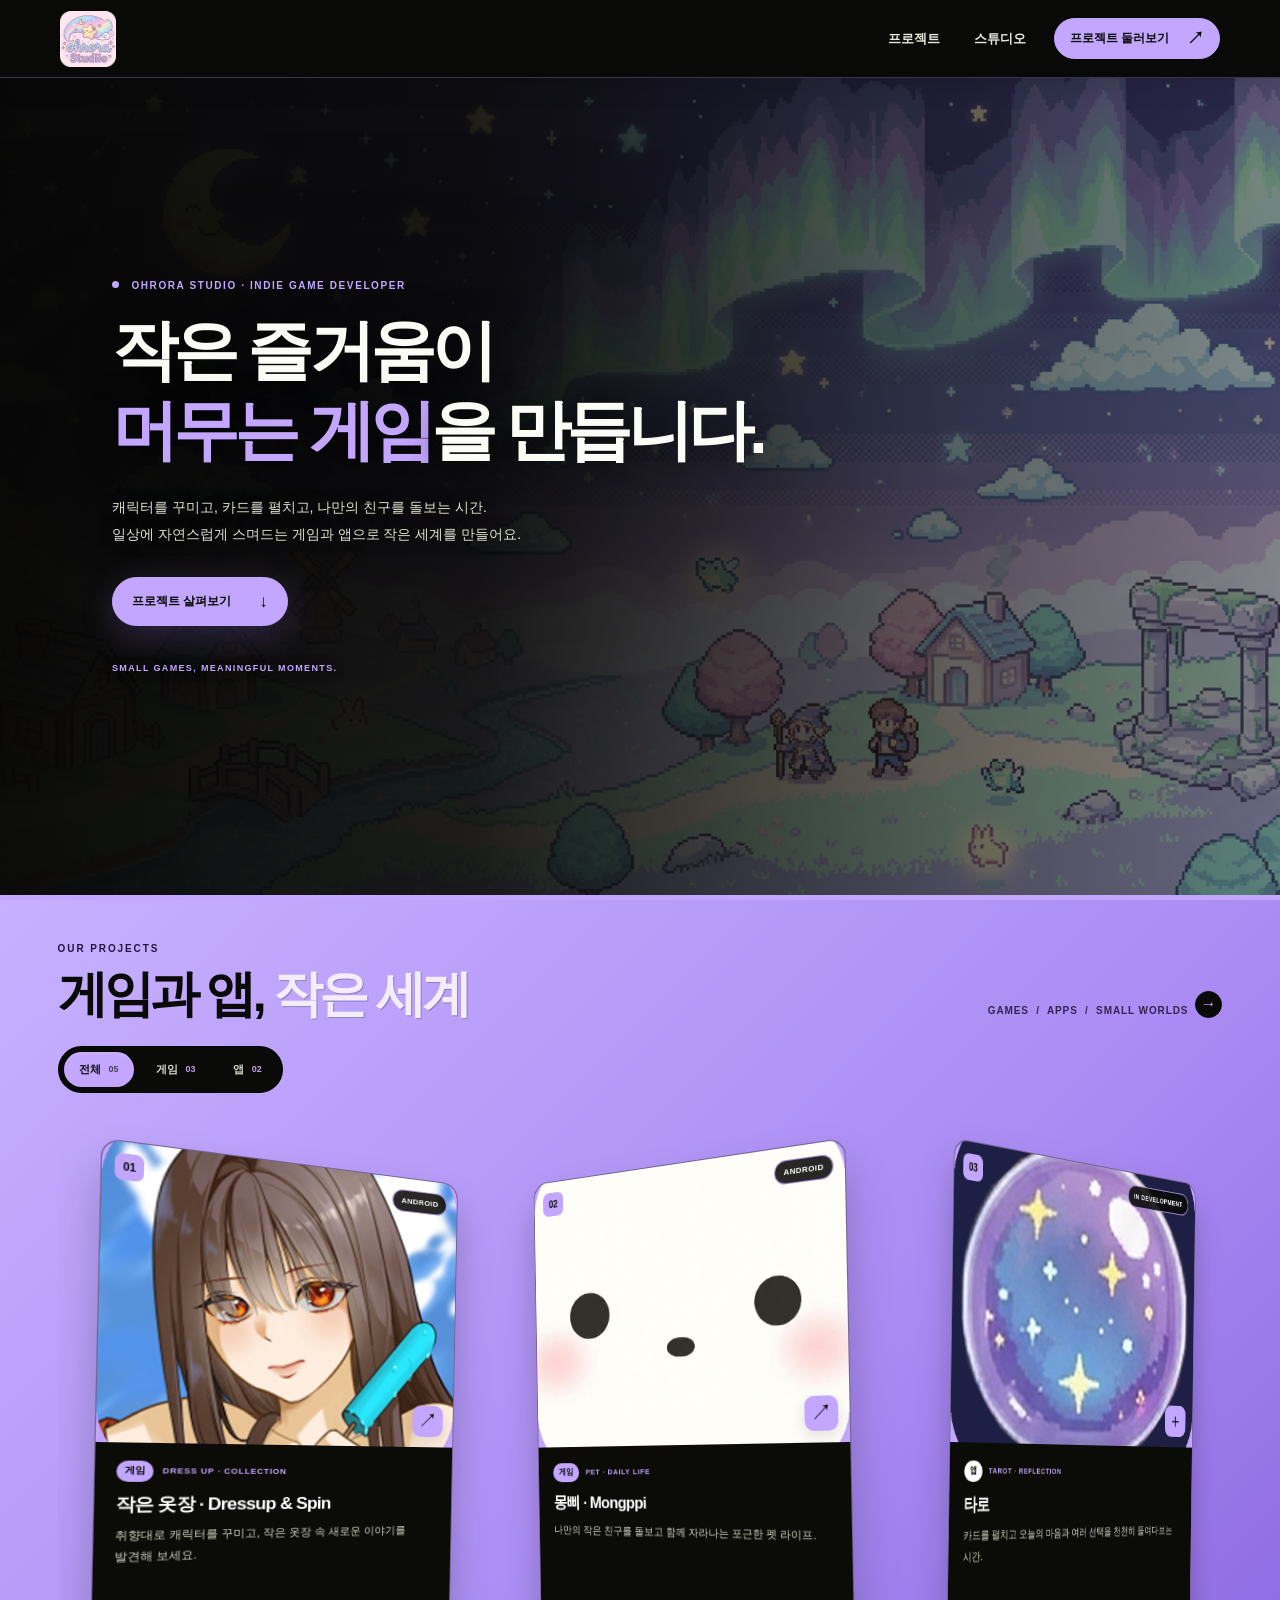
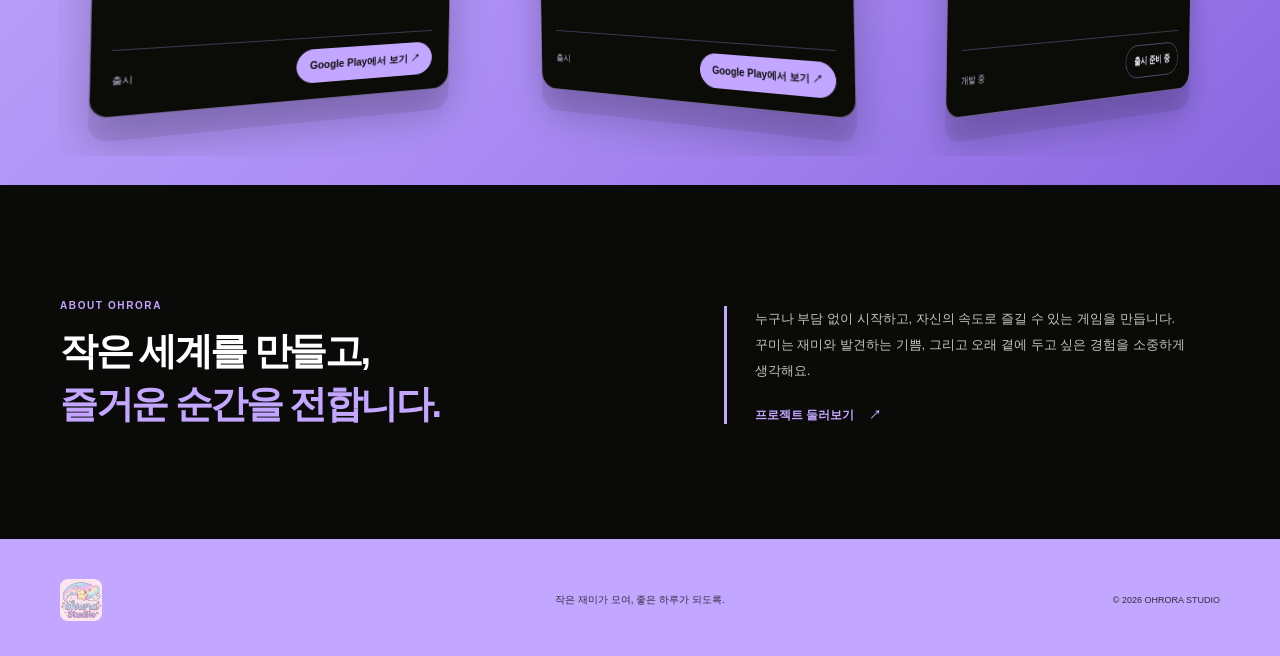
==== commit 17fea4b8: "Add files via upload" ====
--- a/index.html
+++ b/index.html
@@ -7,9 +7,9 @@
   <meta name="description" content="오로라스튜디오 — 작지만 오래 기억에 남는 모바일 게임과 앱을 만듭니다.">
   <title>오로라스튜디오 | OHRORA STUDIO</title>
   <link rel="icon" href="assets/images/logo.png" type="image/png">
-  <link rel="stylesheet" href="styles.css?v=20261020-lime-contrast">
-  <script src="games.js?v=20261020-lime-contrast" defer></script>
-  <script src="site.js?v=20261020-lime-contrast" defer></script>
+  <link rel="stylesheet" href="styles.css?v=20261020-directional-card-entry-v3">
+  <script src="games.js?v=20261020-directional-card-entry-v3" defer></script>
+  <script src="site.js?v=20261020-directional-card-entry-v3" defer></script>
 </head>
 <body>
   <header class="site-header">
--- a/styles.css
+++ b/styles.css
@@ -333,11 +333,6 @@
   --card-rotate-z: -1.1deg;
 }
 
-/* 스크롤 진입 시 개별 카드만 아래에서 위로 등장합니다. */
-body.project-card-reveal-ready .game-card:not(.is-in-view) {
-  opacity: 0;
-  transform: translate3d(0, 58px, 0) rotateY(var(--card-rotate-y)) rotateZ(var(--card-rotate-z));
-}
 .game-card:hover,
 .game-card:focus-within {
   z-index: 2;
@@ -650,7 +645,6 @@
 
 /* 사용자가 움직임 줄이기를 요청한 경우 애니메이션을 최소화 */
 @media (prefers-reduced-motion: reduce) {
-  body.project-card-reveal-ready .game-card:not(.is-in-view) { opacity: 1 !important; transform: none !important; }
   *, *::before, *::after {
     scroll-behavior: auto !important;
     transition-duration: .01ms !important;
@@ -665,19 +659,19 @@
 
 /* =========================================================
    OHRORA STUDIO — high-contrast sections
-   Dark charcoal / electric lime, inspired by bold editorial portfolios.
+   Charcoal / vivid violet, inspired by bold editorial portfolios.
 ========================================================= */
 :root {
-  --purple: #d9ff00;
-  --purple-dark: #101107;
-  --purple-soft: #e5ff4a;
+  --purple: #c3a6ff;
+  --purple-dark: #1d1430;
+  --purple-soft: #e5d8ff;
   --purple-pale: #0a0a08;
-  --ink: #10110a;
-  --muted: #b9bba9;
-  --line: rgba(10, 10, 8, .2);
+  --ink: #100d17;
+  --muted: #c5bdd5;
+  --line: rgba(195, 166, 255, .24);
   --white: #ffffff;
-  --acid: #d9ff00;
-  --acid-olive: #adbf00;
+  --acid: #c3a6ff;
+  --acid-olive: #8f6be8;
   --near-black: #0a0a08;
   --display: "Manrope", "Arial", sans-serif;
   --body: "Pretendard", "Noto Sans KR", "Malgun Gothic", sans-serif;
@@ -688,7 +682,7 @@
 
 .site-header {
   background: rgba(10, 10, 8, .96);
-  border-bottom: 1px solid rgba(217, 255, 0, .28);
+  border-bottom: 1px solid rgba(195, 166, 255, .28);
   box-shadow: 0 8px 24px rgba(0, 0, 0, .12);
 }
 .main-nav a { color: #e7e8de; }
@@ -730,7 +724,7 @@
   background: var(--acid);
   border-color: var(--acid);
   border-radius: 999px;
-  box-shadow: 0 10px 34px rgba(217, 255, 0, .14);
+  box-shadow: 0 10px 34px rgba(166, 126, 255, .22);
 }
 .primary-button:hover { color: var(--acid); background: var(--near-black); border-color: var(--acid); }
 .hero-caption { color: var(--acid) !important; }
@@ -740,14 +734,14 @@
   min-height: calc(100vh - 78px);
   min-height: calc(100svh - 78px);
   gap: clamp(16px, 2.6vh, 27px);
-  background: linear-gradient(135deg, #b7c900 0%, #a3b500 62%, #8f9e00 100%);
+  background: linear-gradient(135deg, #c7b0ff 0%, #a98af3 62%, #8966df 100%);
   border-top: 0;
   border-bottom: 5px solid var(--near-black);
 }
-.section-heading .eyebrow { color: #171906; font-weight: 900; letter-spacing: .19em; }
+.section-heading .eyebrow { color: #24163f; font-weight: 900; letter-spacing: .19em; }
 .section-heading h2 { color: #0a0a08; }
-.section-heading h2 span { color: #f1ff64; text-shadow: 1px 1px 0 rgba(0, 0, 0, .72); }
-.section-intro { color: rgba(9, 10, 3, .82); font-size: 10px; font-weight: 850; letter-spacing: .09em; }
+.section-heading h2 span { color: #f4edff; text-shadow: 1px 1px 0 rgba(0, 0, 0, .24); }
+.section-intro { color: rgba(25, 15, 45, .82); font-size: 10px; font-weight: 850; letter-spacing: .09em; }
 .section-intro::after {
   color: var(--acid);
   background: var(--near-black);
@@ -761,7 +755,7 @@
   border-radius: 999px;
 }
 .filter-button { color: #d7d9c8; }
-.filter-button span { color: #969b72; }
+.filter-button span { color: #b7a2df; }
 .filter-button:hover { color: var(--acid); }
 .filter-button.is-active {
   color: var(--near-black);
@@ -773,26 +767,24 @@
   outline-color: var(--near-black);
 }
 
-.game-grid { padding: 28px 34px 34px; scroll-padding-inline: 34px; }
+.game-grid { gap: clamp(38px, 4vw, 54px); padding: 46px 56px 54px; scroll-padding-inline: 56px; }
 .game-card {
   flex-basis: clamp(280px, 27vw, 360px);
+  height: clamp(500px, 60svh, 540px);
+  min-height: 500px;
   background: #0b0c08;
-  border: 1px solid rgba(217, 255, 0, .52);
+  border: 1px solid rgba(195, 166, 255, .56);
   border-radius: 17px;
   box-shadow: 0 22px 0 rgba(0, 0, 0, .08), 0 25px 42px rgba(0, 0, 0, .22);
   --card-rotate-y: 28deg;
   --card-rotate-z: 1.15deg;
   transition:
-    opacity .88s ease var(--reveal-delay, 0ms),
-    transform 1.02s cubic-bezier(.16, 1, .3, 1) var(--reveal-delay, 0ms),
+    opacity .72s ease,
+    transform .98s cubic-bezier(.16, 1, .3, 1),
     border-color .32s ease,
     box-shadow .32s ease;
 }
 .game-card:nth-child(even) { --card-rotate-y: -28deg; --card-rotate-z: -1.15deg; }
-body.project-card-reveal-ready .game-card:not(.is-in-view) {
-  opacity: 0;
-  transform: translate3d(0, 72px, 0) rotateY(var(--card-rotate-y)) rotateZ(var(--card-rotate-z));
-}
 .game-card:hover, .game-card:focus-within {
   border-color: var(--acid);
   box-shadow: 0 22px 0 rgba(0, 0, 0, .08), 0 28px 48px rgba(0, 0, 0, .32);
@@ -808,7 +800,7 @@
 .platform-chip {
   color: #fff;
   background: rgba(10, 10, 8, .88);
-  border: 1px solid rgba(217, 255, 0, .8);
+  border: 1px solid rgba(195, 166, 255, .8);
   border-radius: 999px;
 }
 .cover-action { color: var(--near-black); background: var(--acid); border-radius: 9px; }
@@ -825,8 +817,8 @@
 .game-kicker { color: var(--acid); letter-spacing: .09em; }
 .game-info h3 { color: #fff; font-size: clamp(16px, 1.35vw, 19px); line-height: 1.42; }
 .game-description { color: #d0d2c3; font-size: 11px; line-height: 1.8; }
-.game-footer { border-top: 1px solid rgba(217, 255, 0, .28); }
-.game-platform { color: #a9ad93; }
+.game-footer { border-top: 1px solid rgba(195, 166, 255, .28); }
+.game-platform { color: #c0b4d9; }
 .game-cta {
   display: inline-flex;
   align-items: center;
@@ -841,8 +833,8 @@
   transition: color .2s ease, background .2s ease, transform .2s ease;
 }
 .game-cta:hover { color: var(--acid); background: var(--near-black); transform: translateY(-1px); }
-.game-cta.muted { color: #f0f1e5; background: transparent; border-color: #555a3b; }
-.loading-message { color: #171906; }
+.game-cta.muted { color: #f0eaff; background: transparent; border-color: #55466f; }
+.loading-message { color: #24163f; }
 
 /* Navigation controls are mobile-only. Desktop relies on mouse-wheel/trackpad. */
 .project-navigation { display: none; }
@@ -874,7 +866,7 @@
 
 @media (max-width: 900px) {
   .games-section { padding-inline: 22px; }
-  .game-grid { padding-inline: 20px; scroll-padding-inline: 20px; }
+  .game-grid { padding-inline: 28px; scroll-padding-inline: 28px; }
   .game-card { flex-basis: clamp(250px, 36vw, 330px); }
   .site-footer { padding-inline: 22px; }
 }
@@ -894,7 +886,7 @@
     min-height: 0;
     gap: 18px;
     padding: 36px 16px 26px;
-    background: linear-gradient(145deg, #b7c900, #a1b000);
+    background: linear-gradient(145deg, #c7b0ff, #9d7be9);
   }
   .section-heading { gap: 9px; }
   .section-heading h2 { font-size: clamp(32px, 8vw, 40px); }
@@ -904,24 +896,24 @@
   .filter-button { flex: 1 1 auto; justify-content: center; }
   .game-grid {
     align-items: stretch;
-    gap: 14px;
-    padding: 18px 3px 20px;
+    gap: 22px;
+    padding: 48px 7px 52px;
     scroll-snap-type: x mandatory;
-    scroll-padding-inline: 3px;
+    scroll-padding-inline: 7px;
   }
   .game-card {
     --card-rotate-y: 0deg;
     --card-rotate-z: 0deg;
     flex: 0 0 calc(100% - 6px);
     width: calc(100% - 6px);
-    height: 435px;
-    min-height: 435px;
+    height: 520px;
+    min-height: 520px;
     transform: none;
     border-radius: 15px;
     box-shadow: 0 14px 0 rgba(0, 0, 0, .07), 0 20px 28px rgba(0, 0, 0, .2);
   }
   .game-card:hover, .game-card:focus-within { transform: none; }
-  .game-cover { aspect-ratio: 1.23 / 1; }
+  .game-cover { aspect-ratio: 1.34 / 1; }
   .game-info { padding: 16px 16px 15px; }
   .game-info h3 { font-size: 17px; }
   .game-description { font-size: 12px; }
@@ -939,11 +931,11 @@
     border-radius: 999px;
   }
   .carousel-arrow:hover:not(:disabled) { color: var(--near-black); background: #fff; border-color: #fff; }
-  .carousel-arrow:disabled { color: #777a61; }
+  .carousel-arrow:disabled { color: #a89ac6; }
   .pagination-dot { background: rgba(10, 10, 8, .32); }
   .pagination-dot[aria-current="true"] { background: var(--near-black); }
   .project-count { color: var(--near-black); }
-  .project-count span { color: rgba(10, 10, 8, .6); }
+  .project-count span { color: rgba(25, 15, 45, .6); }
   .studio-section { padding: 58px 0 62px; }
   .studio-inner { gap: 22px; }
   .studio-heading h2 { font-size: clamp(28px, 7.5vw, 34px); }
@@ -960,10 +952,37 @@
 
 @media (max-width: 380px) {
   .games-section { padding-inline: 13px; }
-  .game-card { height: 420px; min-height: 420px; }
+  .game-card { height: 505px; min-height: 505px; }
   .site-footer { padding-inline: 13px; }
 }
 
+/* =========================================================
+   PROJECT CARD ENTRY — directional movement, no opacity fade
+   Entering from the hero: cards rise from below.
+   Entering from the studio: cards descend from above.
+   All cards start together and the effect repeats on each section re-entry.
+========================================================= */
+.games-section .game-card {
+  opacity: 1 !important;
+  transition:
+    transform 1.05s cubic-bezier(.16, 1, .3, 1),
+    border-color .32s ease,
+    box-shadow .32s ease;
+}
+
+.games-section.cards-enter-from-below .game-card {
+  transform: translate3d(0, calc(100% + 90px), 0) rotateY(var(--card-rotate-y, 0deg)) rotateZ(var(--card-rotate-z, 0deg)) !important;
+}
+
+.games-section.cards-enter-from-above .game-card {
+  transform: translate3d(0, calc(-100% - 90px), 0) rotateY(var(--card-rotate-y, 0deg)) rotateZ(var(--card-rotate-z, 0deg)) !important;
+}
+
 @media (prefers-reduced-motion: reduce) {
-  body.project-card-reveal-ready .game-card:not(.is-in-view) { opacity: 1 !important; transform: none !important; }
-}
+  .games-section.cards-enter-from-below .game-card,
+  .games-section.cards-enter-from-above .game-card {
+    opacity: 1 !important;
+    transform: none !important;
+    transition: none !important;
+  }
+}
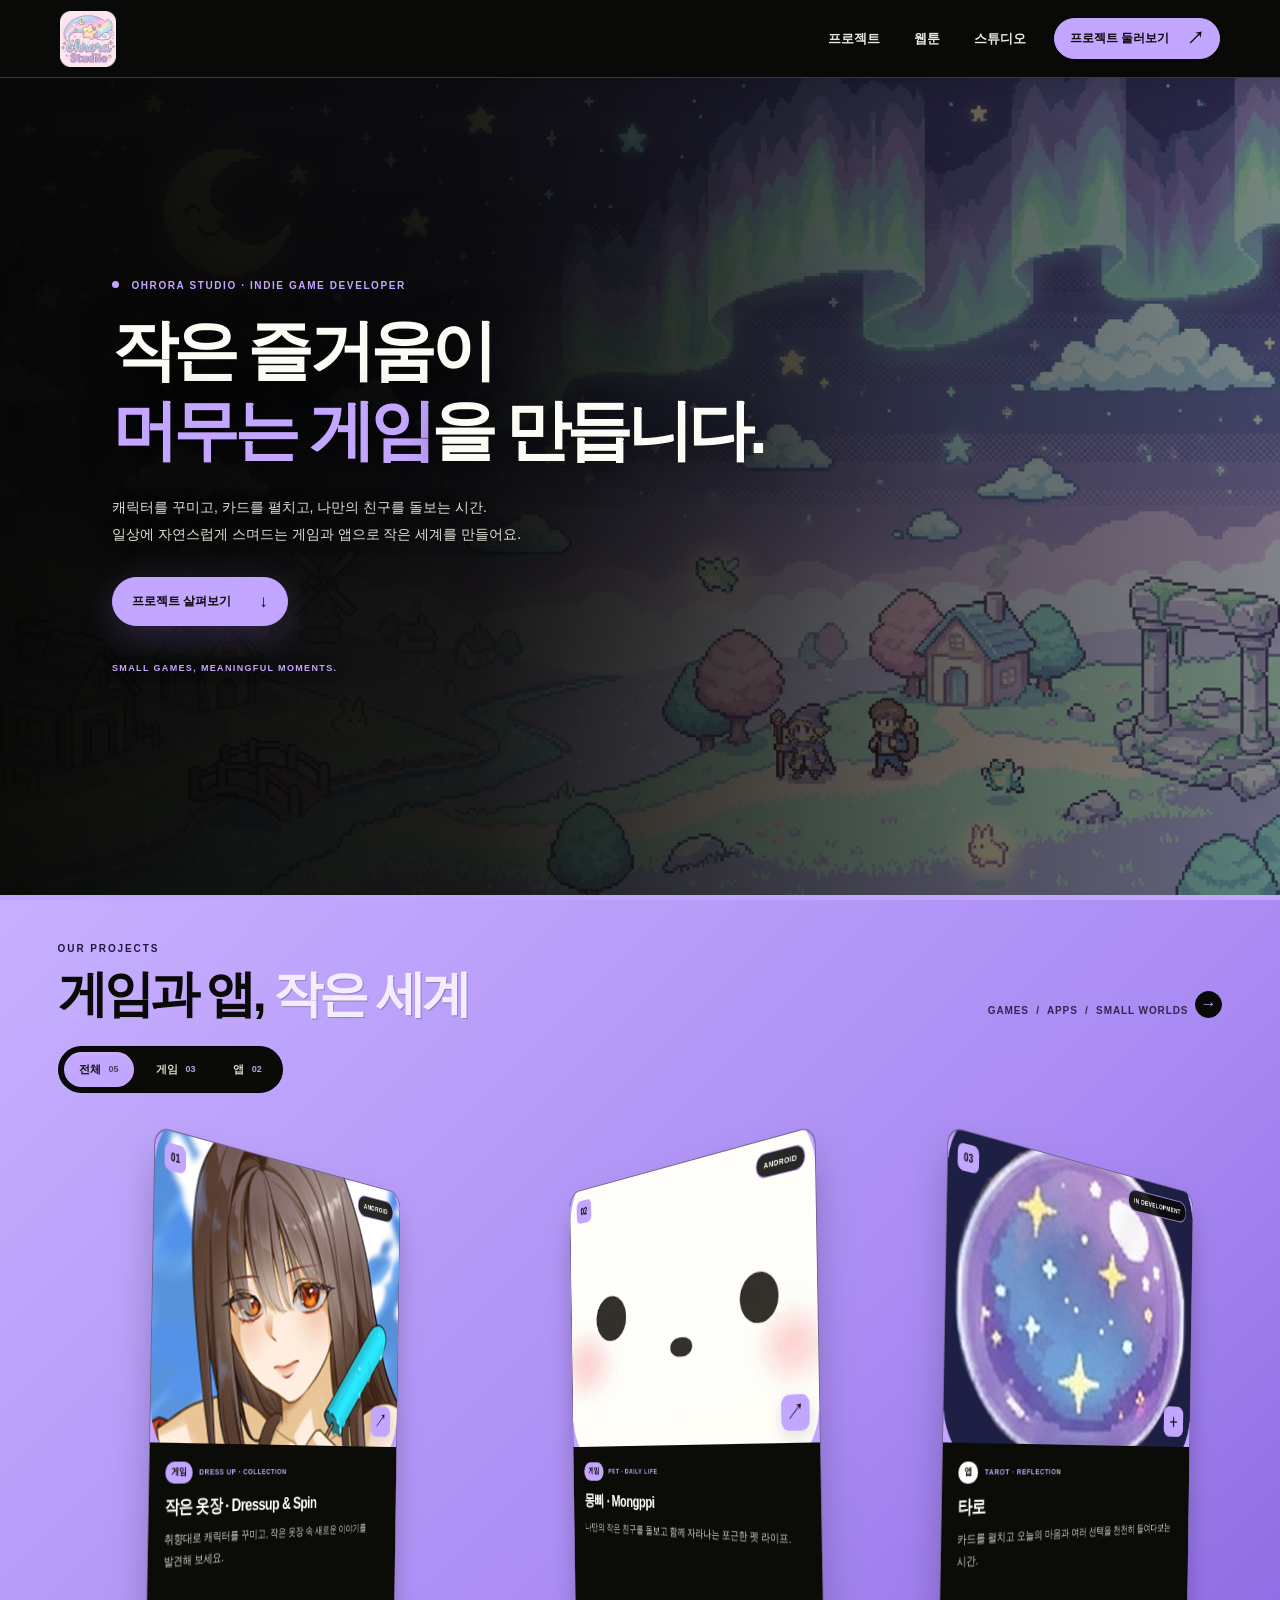
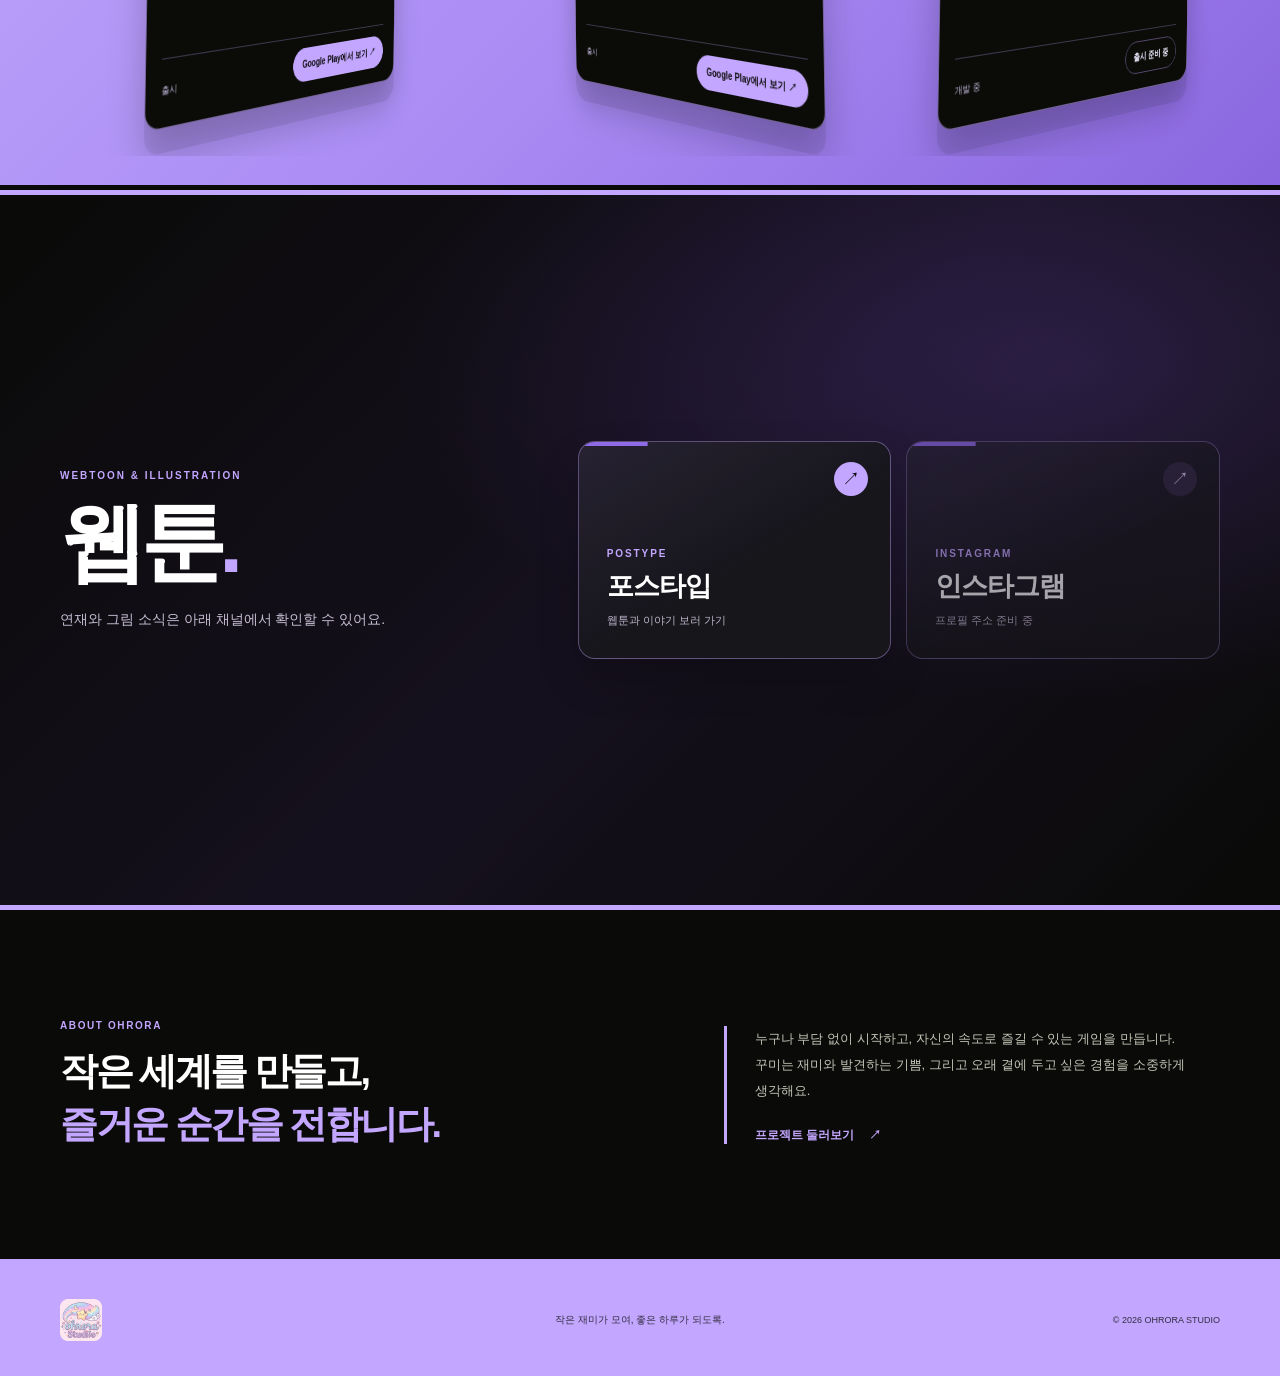
==== commit 793ec2a2: "Add files via upload" ====
--- a/index.html
+++ b/index.html
@@ -7,9 +7,9 @@
   <meta name="description" content="오로라스튜디오 — 작지만 오래 기억에 남는 모바일 게임과 앱을 만듭니다.">
   <title>오로라스튜디오 | OHRORA STUDIO</title>
   <link rel="icon" href="assets/images/logo.png" type="image/png">
-  <link rel="stylesheet" href="styles.css?v=20261020-directional-card-entry-v3">
-  <script src="games.js?v=20261020-directional-card-entry-v3" defer></script>
-  <script src="site.js?v=20261020-directional-card-entry-v3" defer></script>
+  <link rel="stylesheet" href="styles.css?v=20261020-alternating-45-v10">
+  <script src="games.js?v=20261020-alternating-45-v10" defer></script>
+  <script src="site.js?v=20261020-alternating-45-v10" defer></script>
 </head>
 <body>
   <header class="site-header">
@@ -18,6 +18,7 @@
     </a>
     <nav class="main-nav" aria-label="메인 메뉴">
       <a href="#games">프로젝트</a>
+      <a href="#webtoon">웹툰</a>
       <a href="#studio">스튜디오</a>
     </nav>
 
@@ -67,6 +68,30 @@
       </div>
     </section>
 
+    <section class="webtoon-section" id="webtoon" aria-labelledby="webtoon-title">
+      <div class="webtoon-inner page-shell">
+        <div class="webtoon-heading">
+          <p class="eyebrow">WEBTOON &amp; ILLUSTRATION</p>
+          <h2 id="webtoon-title">웹툰<span>.</span></h2>
+          <p class="webtoon-description">연재와 그림 소식은 아래 채널에서 확인할 수 있어요.</p>
+        </div>
+        <div class="webtoon-links" aria-label="웹툰 채널">
+          <a class="webtoon-link" data-webtoon-link="postype" href="https://www.postype.com/@ohrora9403" target="_blank" rel="noopener noreferrer">
+            <span class="webtoon-link-eyebrow">POSTYPE</span>
+            <span class="webtoon-link-title">포스타입</span>
+            <span class="webtoon-link-description" data-link-status>웹툰과 이야기 보러 가기</span>
+            <span class="webtoon-link-arrow" aria-hidden="true">↗</span>
+          </a>
+          <a class="webtoon-link is-unavailable" data-webtoon-link="instagram" href="#" aria-disabled="true" tabindex="-1">
+            <span class="webtoon-link-eyebrow">INSTAGRAM</span>
+            <span class="webtoon-link-title">인스타그램</span>
+            <span class="webtoon-link-description" data-link-status>프로필 주소 준비 중</span>
+            <span class="webtoon-link-arrow" aria-hidden="true">↗</span>
+          </a>
+        </div>
+      </div>
+    </section>
+
     <section class="studio-section" id="studio" aria-labelledby="studio-title">
       <div class="studio-inner page-shell">
         <div class="studio-heading">
--- a/styles.css
+++ b/styles.css
@@ -956,33 +956,204 @@
   .site-footer { padding-inline: 13px; }
 }
 
-/* =========================================================
-   PROJECT CARD ENTRY — directional movement, no opacity fade
-   Entering from the hero: cards rise from below.
-   Entering from the studio: cards descend from above.
-   All cards start together and the effect repeats on each section re-entry.
-========================================================= */
-.games-section .game-card {
-  opacity: 1 !important;
-  transition:
-    transform 1.05s cubic-bezier(.16, 1, .3, 1),
-    border-color .32s ease,
-    box-shadow .32s ease;
-}
-
-.games-section.cards-enter-from-below .game-card {
-  transform: translate3d(0, calc(100% + 90px), 0) rotateY(var(--card-rotate-y, 0deg)) rotateZ(var(--card-rotate-z, 0deg)) !important;
-}
-
-.games-section.cards-enter-from-above .game-card {
-  transform: translate3d(0, calc(-100% - 90px), 0) rotateY(var(--card-rotate-y, 0deg)) rotateZ(var(--card-rotate-z, 0deg)) !important;
-}
-
-@media (prefers-reduced-motion: reduce) {
-  .games-section.cards-enter-from-below .game-card,
-  .games-section.cards-enter-from-above .game-card {
-    opacity: 1 !important;
-    transform: none !important;
-    transition: none !important;
-  }
-}
+/* 카드 진입 애니메이션은 site.js의 Web Animations API가 담당합니다.
+   카드 opacity는 유지하며, transform의 시작/종료 위치를 직접 애니메이션합니다. */
+
+
+/* PC에서는 카드마다 좌우 기울기를 번갈아 적용해 리듬감을 줍니다. */
+@media (min-width: 601px) {
+  /* PC: 같은 45도 각도로 기울이고 좌우 방향만 거울처럼 반전합니다. */
+  .games-section .game-grid .game-card {
+    --card-rotate-y: 45deg;
+    --card-rotate-z: 1.25deg;
+  }
+  .games-section .game-grid .game-card:nth-child(even) {
+    --card-rotate-y: -45deg;
+    --card-rotate-z: -1.25deg;
+  }
+}
+
+/* 모바일 가로 스와이프는 site.js에서 한 카드 단위로 처리합니다. */
+@media (max-width: 600px) {
+  .games-section .game-grid {
+    touch-action: pan-y pinch-zoom;
+    scroll-snap-type: x mandatory;
+    scroll-snap-stop: always;
+    overscroll-behavior-x: contain;
+  }
+  .games-section .game-grid .game-card,
+  .games-section .game-grid .game-card:nth-child(even) {
+    --card-rotate-y: 0deg;
+    --card-rotate-z: 0deg;
+    scroll-snap-align: center;
+  }
+}
+
+/* 웹툰 섹션은 게임 갤러리와 분명히 구분되는 어두운 보라색 공간으로 구성합니다. */
+.webtoon-section {
+  position: relative;
+  isolation: isolate;
+  overflow: hidden;
+  min-height: min(720px, 86svh);
+  display: flex;
+  align-items: center;
+  padding: clamp(68px, 9vw, 112px) 0;
+  color: #f8f5ff;
+  background:
+    radial-gradient(ellipse at 82% 24%, rgba(124, 82, 213, .22), transparent 44%),
+    linear-gradient(135deg, #0a0a08 0%, #15101e 52%, #0a0a08 100%);
+  border-top: 5px solid var(--acid);
+  border-bottom: 5px solid var(--acid);
+}
+.webtoon-inner {
+  display: grid;
+  grid-template-columns: minmax(0, .8fr) minmax(0, 1.2fr);
+  align-items: center;
+  gap: clamp(38px, 7vw, 96px);
+}
+.webtoon-heading .eyebrow {
+  color: #c3a6ff;
+  letter-spacing: .2em;
+}
+.webtoon-heading h2 {
+  margin: 0 0 20px;
+  color: #fff;
+  font-size: clamp(46px, 6.7vw, 86px);
+  line-height: 1;
+  letter-spacing: -.075em;
+  font-weight: 850;
+}
+.webtoon-heading h2 span { color: #c3a6ff; }
+.webtoon-description {
+  max-width: 340px;
+  margin: 0;
+  color: #c7bfd5;
+  font-size: 14px;
+  line-height: 1.9;
+  word-break: keep-all;
+}
+.webtoon-links {
+  display: grid;
+  grid-template-columns: repeat(2, minmax(0, 1fr));
+  gap: 15px;
+}
+.webtoon-link {
+  position: relative;
+  display: flex;
+  min-width: 0;
+  min-height: 218px;
+  flex-direction: column;
+  align-items: flex-start;
+  justify-content: flex-end;
+  gap: 9px;
+  padding: clamp(20px, 2.2vw, 28px);
+  overflow: hidden;
+  color: #fff;
+  background: linear-gradient(150deg, rgba(195, 166, 255, .12), rgba(255, 255, 255, .025) 56%), #111016;
+  border: 1px solid rgba(195, 166, 255, .4);
+  border-radius: 17px;
+  box-shadow: 0 20px 40px rgba(0, 0, 0, .18);
+  transition: border-color .24s ease, background .24s ease, transform .24s ease, box-shadow .24s ease;
+}
+.webtoon-link::before {
+  content: "";
+  position: absolute;
+  inset: 0 0 auto;
+  height: 4px;
+  background: #8f6be8;
+  transform: scaleX(.22);
+  transform-origin: left center;
+  transition: transform .3s ease;
+}
+.webtoon-link:hover,
+.webtoon-link:focus-visible {
+  transform: translateY(-5px);
+  border-color: #c3a6ff;
+  background: linear-gradient(150deg, rgba(143, 107, 232, .22), rgba(255, 255, 255, .035) 62%), #111016;
+  box-shadow: 0 26px 50px rgba(0, 0, 0, .3);
+}
+.webtoon-link:hover::before,
+.webtoon-link:focus-visible::before { transform: scaleX(1); }
+.webtoon-link:focus-visible { outline: 2px solid #c3a6ff; outline-offset: 4px; }
+.webtoon-link-eyebrow {
+  color: #c3a6ff;
+  font: 800 10px/1.4 var(--display);
+  letter-spacing: .19em;
+}
+.webtoon-link-title {
+  max-width: 100%;
+  color: #fff;
+  font-size: clamp(20px, 2.1vw, 28px);
+  line-height: 1.25;
+  font-weight: 800;
+  letter-spacing: -.04em;
+  overflow-wrap: anywhere;
+}
+.webtoon-link-description {
+  color: #bdb5cc;
+  font-size: 11px;
+  line-height: 1.6;
+}
+.webtoon-link-arrow {
+  position: absolute;
+  top: 20px;
+  right: 22px;
+  display: grid;
+  place-items: center;
+  width: 34px;
+  height: 34px;
+  color: #0a0a08;
+  background: #c3a6ff;
+  border-radius: 50%;
+  font-size: 18px;
+  transition: transform .24s ease;
+}
+.webtoon-link:hover .webtoon-link-arrow { transform: translate(2px, -2px); }
+.webtoon-link.is-unavailable {
+  opacity: .62;
+  cursor: default;
+  box-shadow: none;
+}
+.webtoon-link.is-unavailable:hover,
+.webtoon-link.is-unavailable:focus-visible { transform: none; background: linear-gradient(150deg, rgba(195, 166, 255, .08), rgba(255, 255, 255, .02) 56%), #111016; }
+.webtoon-link.is-unavailable::before { transform: scaleX(.22); }
+.webtoon-link.is-unavailable .webtoon-link-arrow { color: #d6c8f3; background: #30283e; }
+
+@media (max-width: 900px) {
+  .webtoon-inner { grid-template-columns: 1fr; gap: 30px; }
+  .webtoon-heading { max-width: 580px; }
+  .webtoon-description { max-width: 480px; }
+  .webtoon-link { min-height: 190px; }
+}
+
+@media (max-width: 600px) {
+  .webtoon-section { min-height: 0; padding: 62px 0 68px; }
+  .webtoon-inner { gap: 29px; }
+  .webtoon-heading h2 { font-size: clamp(48px, 13vw, 66px); }
+  .webtoon-description { font-size: 13px; }
+  .webtoon-links { grid-template-columns: 1fr; gap: 12px; }
+  .webtoon-link { min-height: 150px; padding: 22px; }
+  .webtoon-link-title { font-size: 24px; }
+  .webtoon-link-arrow { top: 18px; right: 18px; }
+}
+
+/* 최종 PC 카드 회전 보정:
+   공통 레일의 perspective는 레일 중앙을 기준으로 카드마다 원근 강도가 달라 보이게 합니다.
+   원근을 각 카드의 transform 안으로 옮겨 모든 카드가 같은 크기·각도로 보이도록 합니다. */
+@media (min-width: 601px) {
+  .games-section .game-grid {
+    perspective: none;
+  }
+
+  .games-section .game-grid .game-card,
+  .games-section .game-grid .game-card:nth-child(even) {
+    transform: perspective(1100px) rotateY(var(--card-rotate-y)) rotateZ(var(--card-rotate-z));
+    transform-origin: center center;
+  }
+
+  /* 마우스를 올리면 기존 동작대로 정면(0도)을 향합니다. */
+  .games-section .game-grid .game-card:hover,
+  .games-section .game-grid .game-card:focus-within {
+    transform: perspective(1100px) rotateY(0deg) rotateZ(0deg) translateY(-6px) scale(1.025);
+  }
+}
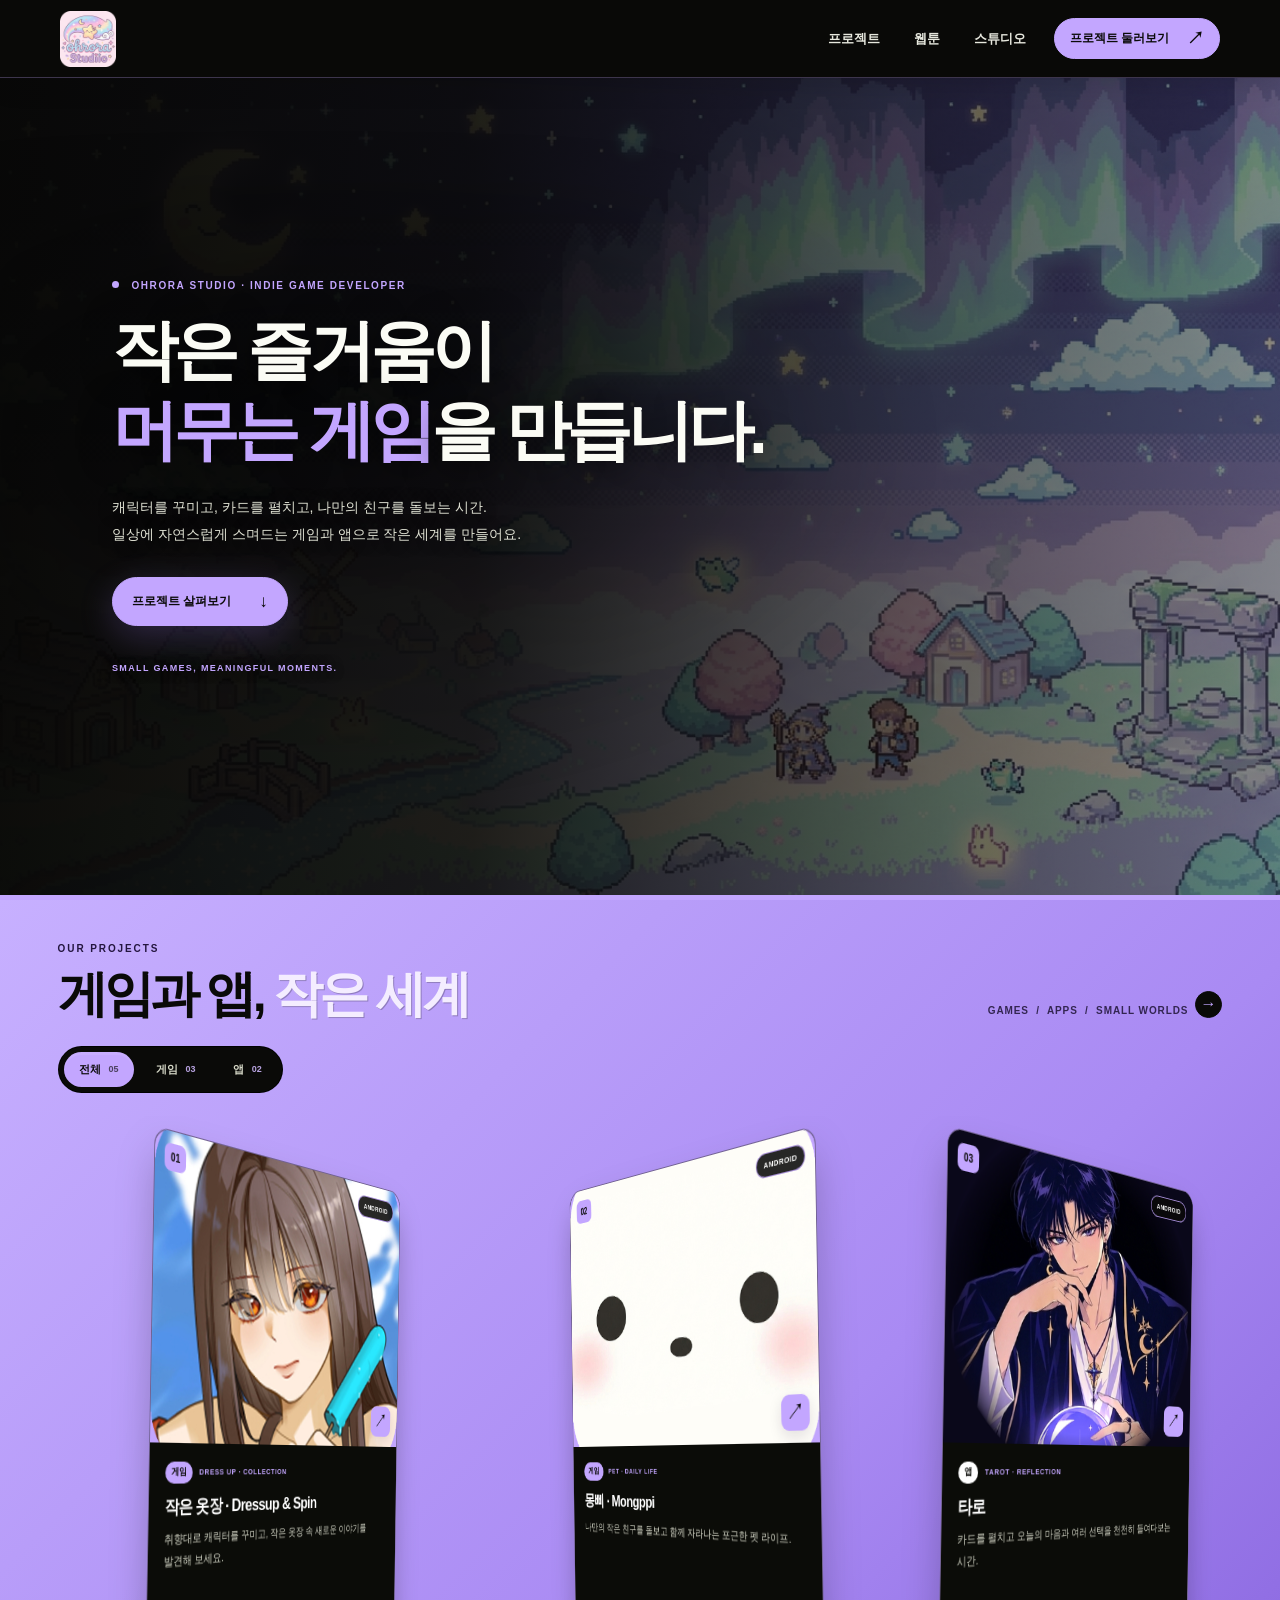
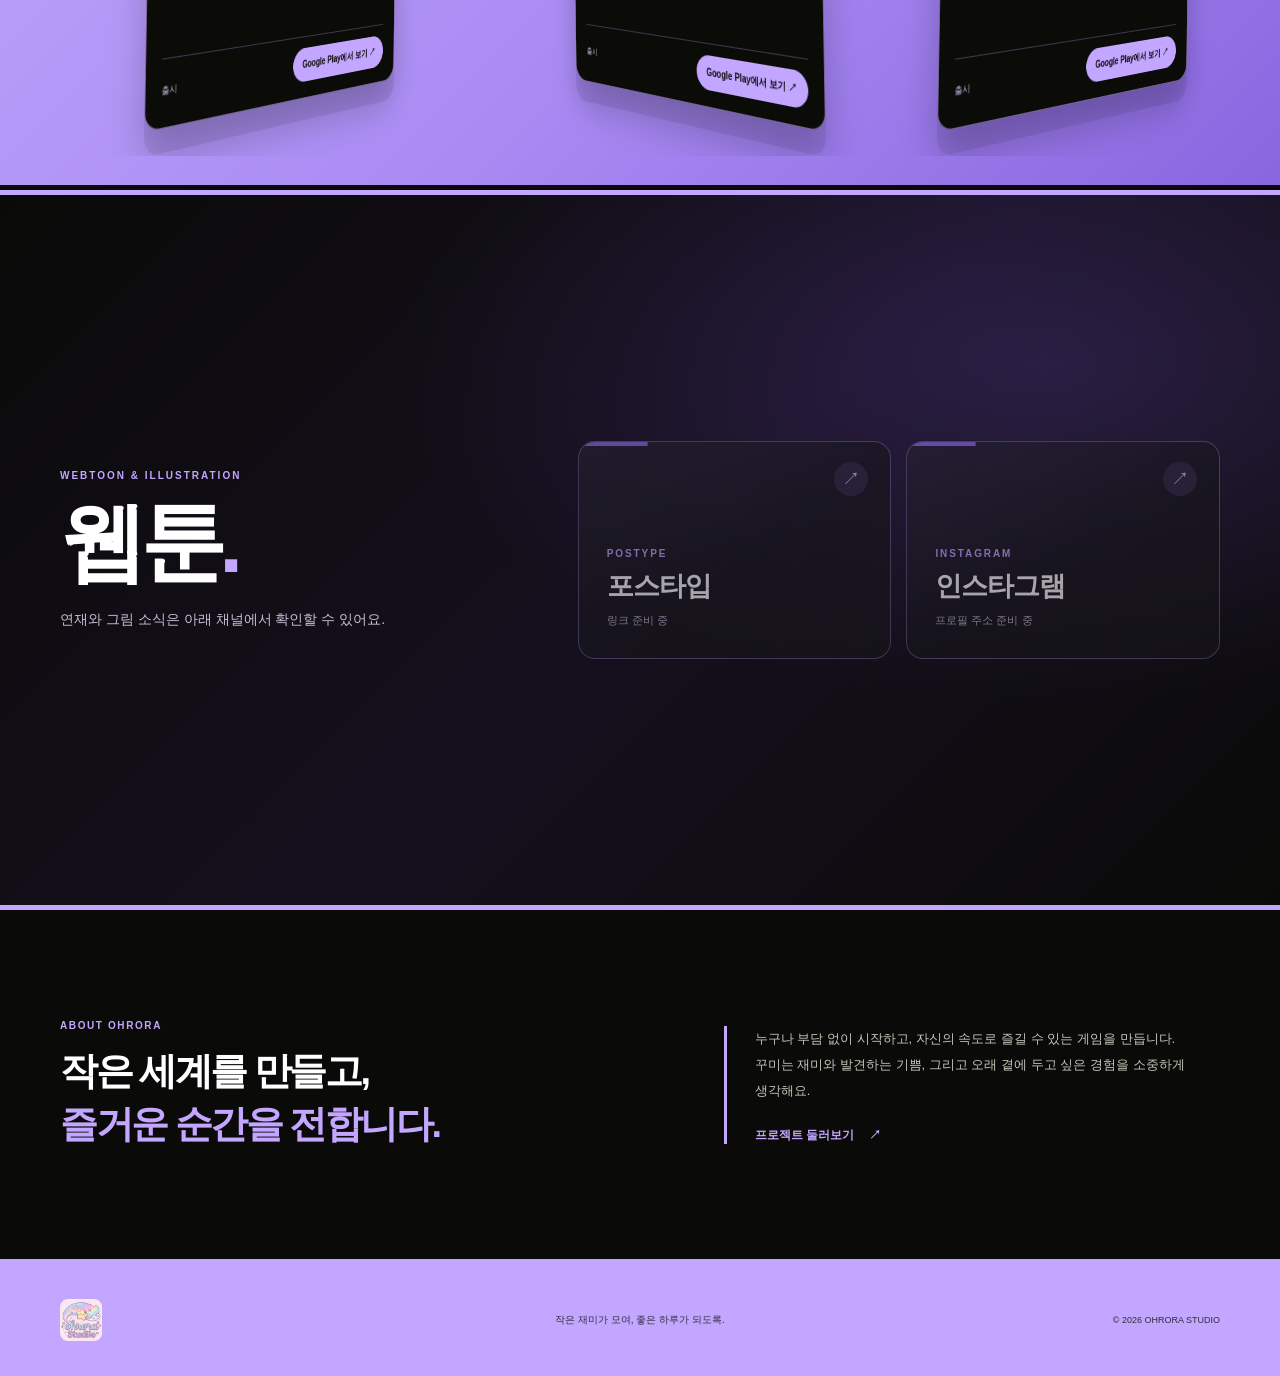
==== commit df1d2f5d: "Add files via upload" ====
--- a/index.html
+++ b/index.html
@@ -1,6 +1,7 @@
 <!doctype html>
 <html lang="ko">
 <head>
+  <meta name="google-site-verification" content="_SBMveSyjxn2QINFlxNxWukGVtU8sz_lYK6bwsLR-FA" />
   <meta charset="utf-8">
   <meta name="viewport" content="width=device-width, initial-scale=1">
   <meta name="theme-color" content="#0a0a08">
